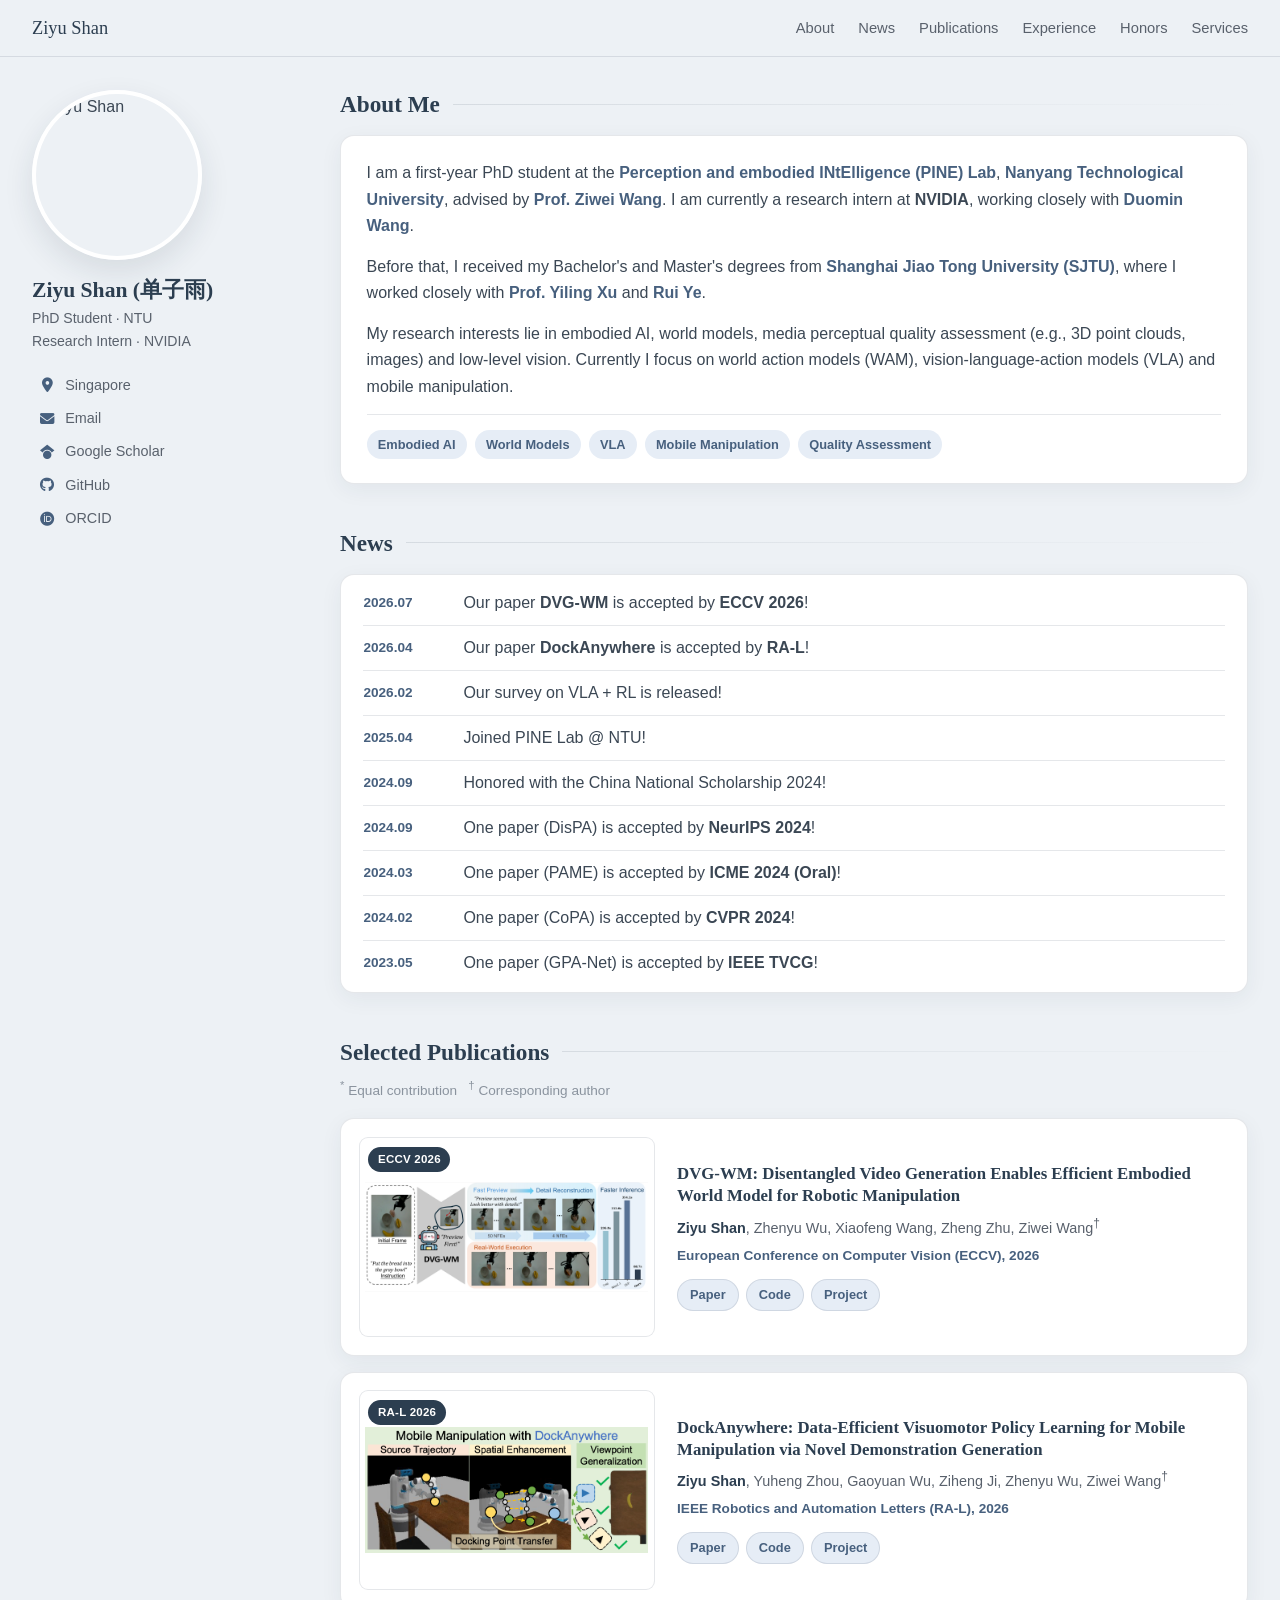
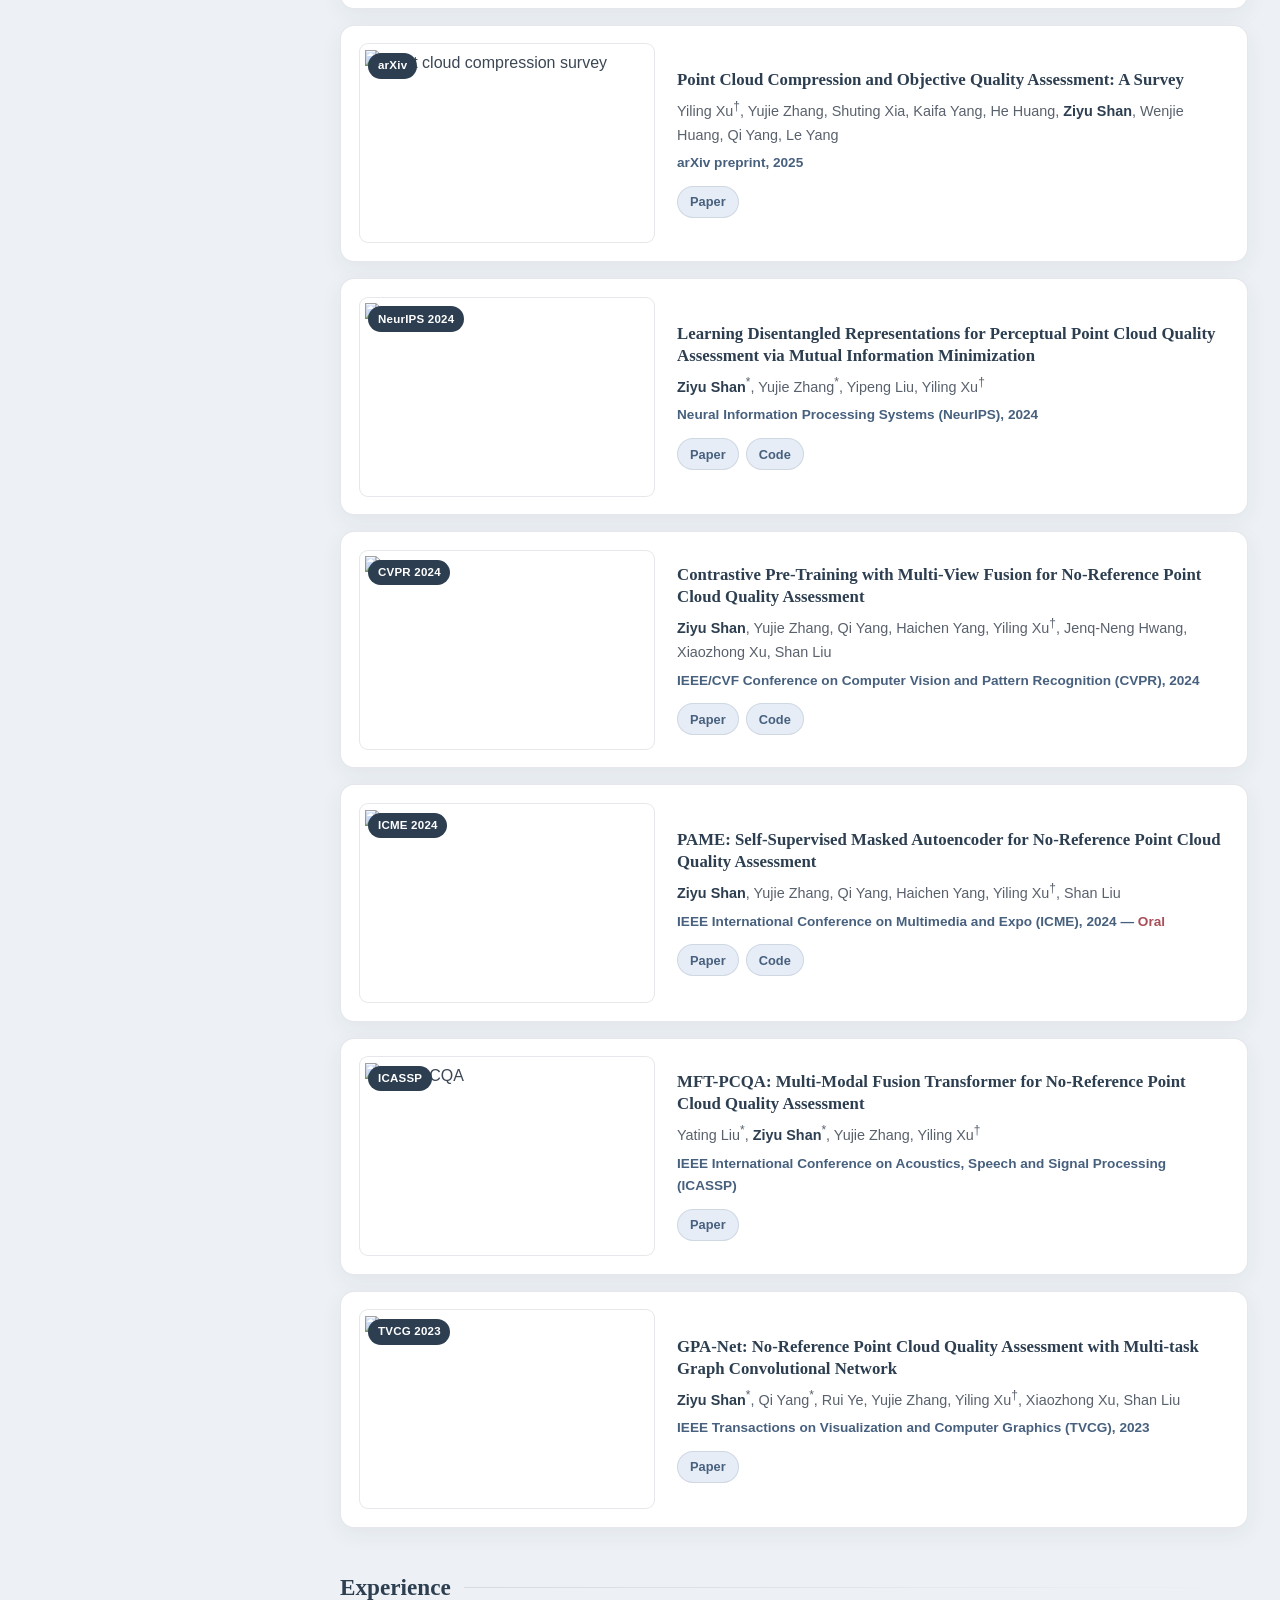
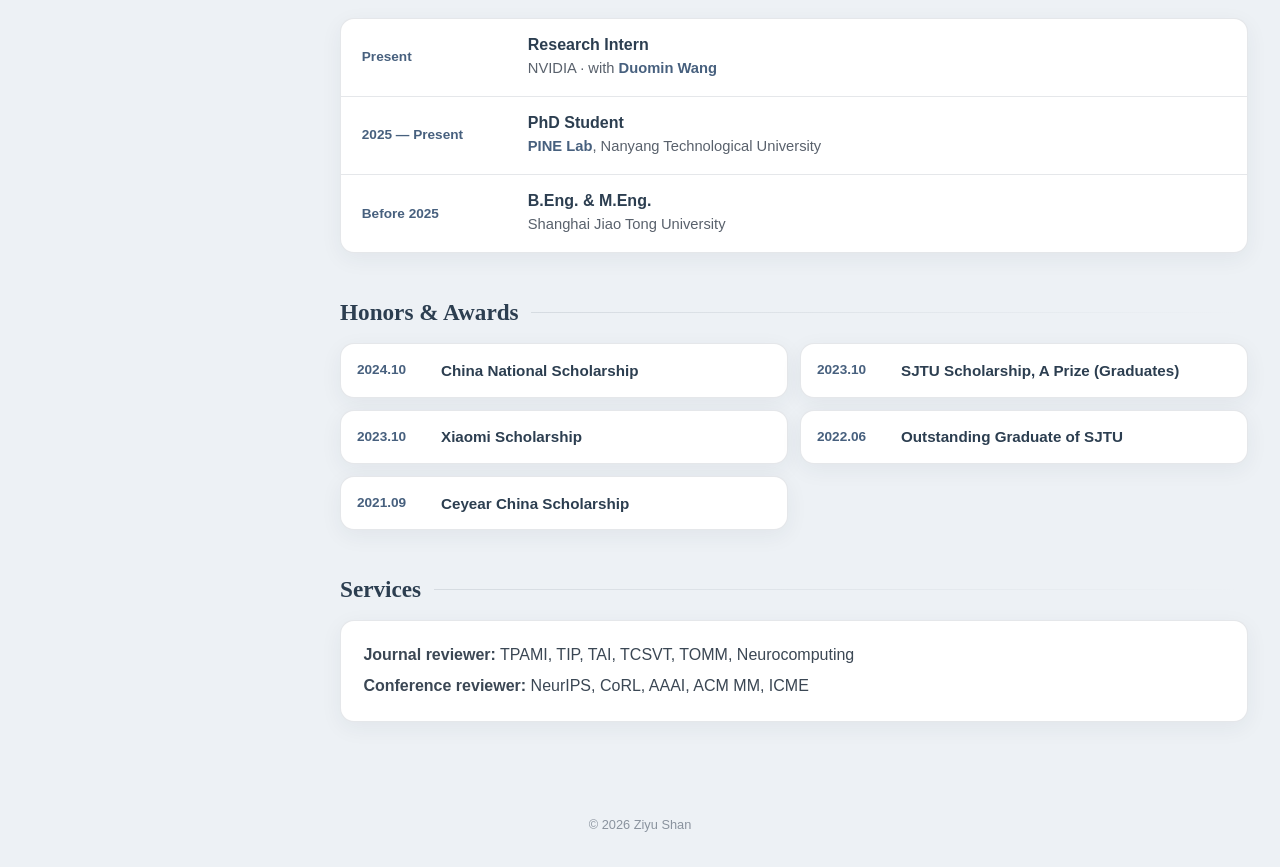
==== index.html @ 932f6329 "Redesign homepage as a single static page with WAtcher palette Replace the AcademicPages/Jekyll them" ====
<!doctype html>
<html lang="en">
<head>
  <meta charset="utf-8">
  <meta name="viewport" content="width=device-width, initial-scale=1">
  <title>Ziyu Shan (单子雨) | Nanyang Technological University</title>
  <meta name="description" content="Ziyu Shan — PhD student at Nanyang Technological University working on embodied AI and world models.">
  <link rel="icon" type="image/png" sizes="32x32" href="images/favicon-32x32.png">
  <link rel="icon" type="image/png" sizes="16x16" href="images/favicon-16x16.png">
  <link rel="apple-touch-icon" sizes="180x180" href="images/apple-touch-icon.png">
  <link rel="manifest" href="images/site.webmanifest">
  <link rel="stylesheet" href="https://cdnjs.cloudflare.com/ajax/libs/font-awesome/6.5.2/css/all.min.css">
  <link rel="stylesheet" href="assets/css/site.css">
</head>
<body>

<!-- ===================== TOP NAV ===================== -->
<nav class="nav">
  <div class="nav-inner">
    <a class="brand" href="#">Ziyu Shan</a>
    <a href="#about">About</a>
    <a href="#news">News</a>
    <a href="#publications">Publications</a>
    <a href="#experience">Experience</a>
    <a href="#honors">Honors</a>
    <a href="#services">Services</a>
  </div>
</nav>

<div class="layout">

  <!-- ===================== SIDEBAR ===================== -->
  <aside class="sidebar">
    <img class="avatar" src="images/android-chrome-512x512.png" alt="Ziyu Shan">
    <h1>Ziyu Shan (单子雨)</h1>
    <p class="role">PhD Student · NTU<br>Research Intern · NVIDIA</p>
    <ul class="links">
      <li><span><i class="fa-solid fa-location-dot"></i>Singapore</span></li>
      <li><a href="mailto:shan0148@e.ntu.edu.sg"><i class="fa-solid fa-envelope"></i>Email</a></li>
      <li><a href="https://scholar.google.com/citations?user=McMyJ_0AAAAJ"><i class="fa-brands fa-google-scholar"></i>Google Scholar</a></li>
      <li><a href="https://github.com/zyshan0929"><i class="fa-brands fa-github"></i>GitHub</a></li>
      <li><a href="https://orcid.org/0000-0002-3346-4261"><i class="fa-brands fa-orcid"></i>ORCID</a></li>
    </ul>
  </aside>

  <main>

    <!-- ===================== ABOUT ===================== -->
    <section id="about">
      <h2>About Me</h2>
      <div class="card intro">
        <p>I am a first-year PhD student at the <a href="https://pine-lab-ntu.github.io/">Perception and embodied INtElligence (PINE) Lab</a>, <a href="https://www.ntu.edu.sg/">Nanyang Technological University</a>, advised by <a href="https://ziweiwangthu.github.io/">Prof. Ziwei Wang</a>. I am currently a research intern at <b>NVIDIA</b>, working closely with <a href="https://dorniwang.github.io/">Duomin Wang</a>.</p>
        <p>Before that, I received my Bachelor's and Master's degrees from <a href="https://en.sjtu.edu.cn/">Shanghai Jiao Tong University (SJTU)</a>, where I worked closely with <a href="https://scholar.google.com/citations?user=638kRwkAAAAJ&hl=en">Prof. Yiling Xu</a> and <a href="https://rui-ye.github.io/">Rui Ye</a>.</p>
        <p>My research interests lie in embodied AI, world models, media perceptual quality assessment (e.g., 3D point clouds, images) and low-level vision. Currently I focus on world action models (WAM), vision-language-action models (VLA) and mobile manipulation.</p>
        <div class="tags">
          <span>Embodied AI</span><span>World Models</span><span>VLA</span><span>Mobile Manipulation</span><span>Quality Assessment</span>
        </div>
      </div>
    </section>

    <!-- ===================== NEWS (newest first) ===================== -->
    <section id="news">
      <h2>News</h2>
      <ul class="card news">
        <li><time>2026.07</time><span>Our paper <b>DVG-WM</b> is accepted by <b>ECCV 2026</b>!</span></li>
        <li><time>2026.04</time><span>Our paper <b>DockAnywhere</b> is accepted by <b>RA-L</b>!</span></li>
        <li><time>2026.02</time><span>Our survey on VLA + RL is released!</span></li>
        <li><time>2025.04</time><span>Joined PINE Lab @ NTU!</span></li>
        <li><time>2024.09</time><span>Honored with the China National Scholarship 2024!</span></li>
        <li><time>2024.09</time><span>One paper (DisPA) is accepted by <b>NeurIPS 2024</b>!</span></li>
        <li><time>2024.03</time><span>One paper (PAME) is accepted by <b>ICME 2024 (Oral)</b>!</span></li>
        <li><time>2024.02</time><span>One paper (CoPA) is accepted by <b>CVPR 2024</b>!</span></li>
        <li><time>2023.05</time><span>One paper (GPA-Net) is accepted by <b>IEEE TVCG</b>!</span></li>
      </ul>
    </section>

    <!-- ===================== PUBLICATIONS =====================
         To add a paper: copy one <article class="card pub"> ... </article> block and edit it. -->
    <section id="publications">
      <h2>Selected Publications</h2>
      <p class="note"><sup>*</sup> Equal contribution &nbsp; <sup>†</sup> Corresponding author</p>

      <article class="card pub">
        <div class="pub-img"><span class="badge">ECCV 2026</span><img src="images/dvgwm.png" alt="DVG-WM" loading="lazy"></div>
        <div>
          <h3>DVG-WM: Disentangled Video Generation Enables Efficient Embodied World Model for Robotic Manipulation</h3>
          <p class="authors"><b>Ziyu Shan</b>, Zhenyu Wu, Xiaofeng Wang, Zheng Zhu, Ziwei Wang<sup>†</sup></p>
          <p class="venue">European Conference on Computer Vision (ECCV), 2026</p>
          <div class="btns">
            <a href="https://arxiv.org/abs/2606.32028">Paper</a>
            <a href="https://github.com/zyshan0929/DVG-WM">Code</a>
            <a href="https://zyshan0929.github.io/DVGWM/">Project</a>
          </div>
        </div>
      </article>

      <article class="card pub">
        <div class="pub-img"><span class="badge">RA-L 2026</span><img src="images/dockanywhere.png" alt="DockAnywhere" loading="lazy"></div>
        <div>
          <h3>DockAnywhere: Data-Efficient Visuomotor Policy Learning for Mobile Manipulation via Novel Demonstration Generation</h3>
          <p class="authors"><b>Ziyu Shan</b>, Yuheng Zhou, Gaoyuan Wu, Ziheng Ji, Zhenyu Wu, Ziwei Wang<sup>†</sup></p>
          <p class="venue">IEEE Robotics and Automation Letters (RA-L), 2026</p>
          <div class="btns">
            <a href="https://arxiv.org/abs/2604.15023">Paper</a>
            <a href="https://github.com/zyshan0929/DockAnywhere">Code</a>
            <a href="https://zyshan0929.github.io/dockanywhere/">Project</a>
          </div>
        </div>
      </article>

      <article class="card pub">
        <div class="pub-img"><span class="badge">arXiv</span><img src="images/survey.png" alt="Point cloud compression survey" loading="lazy"></div>
        <div>
          <h3>Point Cloud Compression and Objective Quality Assessment: A Survey</h3>
          <p class="authors">Yiling Xu<sup>†</sup>, Yujie Zhang, Shuting Xia, Kaifa Yang, He Huang, <b>Ziyu Shan</b>, Wenjie Huang, Qi Yang, Le Yang</p>
          <p class="venue">arXiv preprint, 2025</p>
          <div class="btns">
            <a href="https://arxiv.org/abs/2506.22902">Paper</a>
          </div>
        </div>
      </article>

      <article class="card pub">
        <div class="pub-img"><span class="badge">NeurIPS 2024</span><img src="images/dispa.png" alt="DisPA" loading="lazy"></div>
        <div>
          <h3>Learning Disentangled Representations for Perceptual Point Cloud Quality Assessment via Mutual Information Minimization</h3>
          <p class="authors"><b>Ziyu Shan</b><sup>*</sup>, Yujie Zhang<sup>*</sup>, Yipeng Liu, Yiling Xu<sup>†</sup></p>
          <p class="venue">Neural Information Processing Systems (NeurIPS), 2024</p>
          <div class="btns">
            <a href="https://arxiv.org/abs/2411.07936">Paper</a>
            <a href="https://github.com/zyshan0929/PAME">Code</a>
          </div>
        </div>
      </article>

      <article class="card pub">
        <div class="pub-img"><span class="badge">CVPR 2024</span><img src="images/CoPA.png" alt="CoPA" loading="lazy"></div>
        <div>
          <h3>Contrastive Pre-Training with Multi-View Fusion for No-Reference Point Cloud Quality Assessment</h3>
          <p class="authors"><b>Ziyu Shan</b>, Yujie Zhang, Qi Yang, Haichen Yang, Yiling Xu<sup>†</sup>, Jenq-Neng Hwang, Xiaozhong Xu, Shan Liu</p>
          <p class="venue">IEEE/CVF Conference on Computer Vision and Pattern Recognition (CVPR), 2024</p>
          <div class="btns">
            <a href="https://arxiv.org/abs/2403.10066">Paper</a>
            <a href="https://github.com/zyshan0929/GPA-Net">Code</a>
          </div>
        </div>
      </article>

      <article class="card pub">
        <div class="pub-img"><span class="badge">ICME 2024</span><img src="images/PAME.png" alt="PAME" loading="lazy"></div>
        <div>
          <h3>PAME: Self-Supervised Masked Autoencoder for No-Reference Point Cloud Quality Assessment</h3>
          <p class="authors"><b>Ziyu Shan</b>, Yujie Zhang, Qi Yang, Haichen Yang, Yiling Xu<sup>†</sup>, Shan Liu</p>
          <p class="venue">IEEE International Conference on Multimedia and Expo (ICME), 2024 — <span class="oral">Oral</span></p>
          <div class="btns">
            <a href="https://arxiv.org/abs/2403.10061">Paper</a>
            <a href="https://github.com/zyshan0929/PAME">Code</a>
          </div>
        </div>
      </article>

      <article class="card pub">
        <div class="pub-img"><span class="badge">ICASSP</span><img src="images/MFT-PCQA.png" alt="MFT-PCQA" loading="lazy"></div>
        <div>
          <h3>MFT-PCQA: Multi-Modal Fusion Transformer for No-Reference Point Cloud Quality Assessment</h3>
          <p class="authors">Yating Liu<sup>*</sup>, <b>Ziyu Shan</b><sup>*</sup>, Yujie Zhang, Yiling Xu<sup>†</sup></p>
          <p class="venue">IEEE International Conference on Acoustics, Speech and Signal Processing (ICASSP)</p>
          <div class="btns">
            <a href="https://arxiv.org/abs/2210.16478">Paper</a>
          </div>
        </div>
      </article>

      <article class="card pub">
        <div class="pub-img"><span class="badge">TVCG 2023</span><img src="images/GPA-Net.png" alt="GPA-Net" loading="lazy"></div>
        <div>
          <h3>GPA-Net: No-Reference Point Cloud Quality Assessment with Multi-task Graph Convolutional Network</h3>
          <p class="authors"><b>Ziyu Shan</b><sup>*</sup>, Qi Yang<sup>*</sup>, Rui Ye, Yujie Zhang, Yiling Xu<sup>†</sup>, Xiaozhong Xu, Shan Liu</p>
          <p class="venue">IEEE Transactions on Visualization and Computer Graphics (TVCG), 2023</p>
          <div class="btns">
            <a href="https://arxiv.org/abs/2210.16478">Paper</a>
          </div>
        </div>
      </article>
    </section>

    <!-- ===================== EXPERIENCE ===================== -->
    <section id="experience">
      <h2>Experience</h2>
      <div class="card timeline">
        <div class="item"><time>Present</time><div><h3>Research Intern</h3><p>NVIDIA · with <a href="https://dorniwang.github.io/">Duomin Wang</a></p></div></div>
        <div class="item"><time>2025 — Present</time><div><h3>PhD Student</h3><p><a href="https://pine-lab-ntu.github.io/">PINE Lab</a>, Nanyang Technological University</p></div></div>
        <div class="item"><time>Before 2025</time><div><h3>B.Eng. &amp; M.Eng.</h3><p>Shanghai Jiao Tong University</p></div></div>
      </div>
    </section>

    <!-- ===================== HONORS ===================== -->
    <section id="honors">
      <h2>Honors &amp; Awards</h2>
      <div class="awards">
        <div class="card award"><time>2024.10</time><strong>China National Scholarship</strong></div>
        <div class="card award"><time>2023.10</time><strong>SJTU Scholarship, A Prize (Graduates)</strong></div>
        <div class="card award"><time>2023.10</time><strong>Xiaomi Scholarship</strong></div>
        <div class="card award"><time>2022.06</time><strong>Outstanding Graduate of SJTU</strong></div>
        <div class="card award"><time>2021.09</time><strong>Ceyear China Scholarship</strong></div>
      </div>
    </section>

    <!-- ===================== SERVICES ===================== -->
    <section id="services">
      <h2>Services</h2>
      <div class="card plain">
        <p><b>Journal reviewer:</b> TPAMI, TIP, TAI, TCSVT, TOMM, Neurocomputing</p>
        <p><b>Conference reviewer:</b> NeurIPS, CoRL, AAAI, ACM MM, ICME</p>
      </div>
    </section>

  </main>
</div>

<footer>© 2026 Ziyu Shan</footer>

</body>
</html>
---- assets/css/site.css ----
/* Ziyu Shan — homepage styles.
   Palette + fonts follow the WAtcher project page (navy / steel blue / gray).
   To retheme, edit only the variables in :root (light) and the dark block below. */

:root {
  --bg: #edf1f5;
  --surface: #ffffff;
  --ink: #2C3E50;          /* navy: headings, titles */
  --text: #3b4754;         /* body text */
  --muted: #59616C;        /* authors, captions */
  --faint: #8a939e;
  --accent: #47607E;       /* steel blue: links, dates, badges */
  --accent-soft: #E6EDF6;
  --line: rgba(44, 62, 80, 0.12);
  --shadow: 0 6px 22px rgba(30, 44, 60, 0.06);
  --shadow-hover: 0 12px 30px rgba(30, 44, 60, 0.11);
  --oral: #A84F58;
  --page-width: 1360px;    /* overall page width — change this to widen/narrow */

  --serif: "Iowan Old Style", "Palatino Linotype", "Book Antiqua", Palatino, Georgia, serif;
  --sans: "Avenir Next", "Helvetica Neue", "Segoe UI", Roboto, Helvetica, Arial, sans-serif;
  color-scheme: light;
}

@media (prefers-color-scheme: dark) {
  :root {
    --bg: #0f151c;
    --surface: #18212c;
    --ink: #E6EDF6;
    --text: #cdd6e0;
    --muted: #A9B6C5;
    --faint: #8494A6;
    --accent: #9CC3EA;
    --accent-soft: rgba(136, 192, 208, 0.14);
    --line: rgba(204, 219, 237, 0.12);
    --shadow: 0 6px 22px rgba(0, 0, 0, 0.25);
    --shadow-hover: 0 12px 30px rgba(0, 0, 0, 0.4);
    --oral: #e0959c;
    color-scheme: dark;
  }
}

/* ---------- base ---------- */
* { box-sizing: border-box; }
html { scroll-behavior: smooth; scroll-padding-top: 80px; }
body {
  margin: 0;
  font: 500 16px/1.65 var(--sans);   /* 400 = thinner, 600 = bolder */
  color: var(--text);
  background: var(--bg);
  -webkit-font-smoothing: antialiased;
}
a { color: var(--accent); text-decoration: none; font-weight: 600; }
b, strong { font-weight: 700; }
a:hover { text-decoration: underline; }
img { max-width: 100%; display: block; }
h1, h2, h3 { font-family: var(--serif); color: var(--ink); line-height: 1.3; }

/* ---------- top nav ---------- */
.nav {
  position: sticky; top: 0; z-index: 10;
  background: color-mix(in srgb, var(--bg) 88%, transparent);
  backdrop-filter: blur(12px);
  border-bottom: 1px solid var(--line);
}
.nav-inner {
  max-width: var(--page-width); margin: 0 auto; padding: 0.8rem 2rem;
  display: flex; align-items: center; gap: 1.5rem; flex-wrap: wrap;
}
.nav .brand { font-family: var(--serif); font-size: 1.15rem; color: var(--ink); margin-right: auto; }
.nav a { color: var(--muted); font-weight: 500; font-size: 0.92rem; }
.nav a:hover { color: var(--ink); text-decoration: none; }

/* ---------- layout ---------- */
.layout {
  max-width: var(--page-width); margin: 0 auto; padding: 2rem 2rem 3rem;
  display: grid; grid-template-columns: 260px minmax(0, 1fr); gap: 3rem;
  align-items: start;
}

/* ---------- sidebar ---------- */
.sidebar { position: sticky; top: 90px; text-align: left; }
.avatar {
  width: 170px; height: 170px; border-radius: 50%; object-fit: cover;
  border: 4px solid var(--surface); box-shadow: var(--shadow-hover);
}
.sidebar h1 { font-size: 1.35rem; margin: 1rem 0 0.2rem; }
.sidebar .role { color: var(--muted); font-size: 0.88rem; margin: 0 0 1rem; }
.links { list-style: none; padding: 0; margin: 0; font-size: 0.9rem; }
.links li { margin: 0.1rem 0; }
.links a, .links span {
  display: flex; align-items: center; gap: 0.6rem;
  padding: 0.25rem 0.4rem; border-radius: 6px; color: var(--muted); font-weight: 500;
}
.links a:hover { background: var(--accent-soft); color: var(--ink); text-decoration: none; }
.links i { width: 1.2em; text-align: center; color: var(--accent); }

/* ---------- sections ---------- */
main section { margin-bottom: 2.75rem; }
main h2 {
  display: flex; align-items: center; gap: 0.8rem;
  font-size: 1.45rem; margin: 0 0 1rem;
}
main h2::after { content: ""; flex: 1; height: 1px; background: linear-gradient(90deg, var(--line), transparent); }

.card {
  background: var(--surface); border: 1px solid var(--line);
  border-radius: 14px; box-shadow: var(--shadow);
}

/* about */
.intro { padding: 1.5rem 1.6rem; }
.intro p { margin: 0 0 0.9rem; }
.tags { display: flex; flex-wrap: wrap; gap: 0.5rem; padding-top: 0.9rem; border-top: 1px solid var(--line); }
.tags span {
  padding: 0.25rem 0.7rem; border-radius: 999px; font-size: 0.8rem; font-weight: 600;
  color: var(--accent); background: var(--accent-soft);
}

/* news */
.news { list-style: none; margin: 0; padding: 0.4rem 1.4rem; }
.news li { display: grid; grid-template-columns: 5.5rem 1fr; gap: 0.75rem; padding: 0.55rem 0; }
.news li + li { border-top: 1px solid var(--line); }
.news time { color: var(--accent); font-weight: 700; font-size: 0.85rem; padding-top: 0.12rem; }

/* publications */
.note { color: var(--faint); font-size: 0.85rem; margin: -0.4rem 0 1rem; }
.pub {
  display: grid; grid-template-columns: minmax(200px, 34%) minmax(0, 1fr); gap: 1.4rem;
  padding: 1.1rem; margin-bottom: 1rem; align-items: center;
  transition: transform 0.2s ease, box-shadow 0.2s ease;
}
.pub:hover { transform: translateY(-2px); box-shadow: var(--shadow-hover); }
.pub-img {
  position: relative; height: 200px; border-radius: 9px; overflow: hidden;
  background: #fff; border: 1px solid var(--line);
}
.pub-img img { width: 100%; height: 100%; object-fit: contain; padding: 0.35rem; }
.badge {
  position: absolute; top: 0.55rem; left: 0.55rem;
  padding: 0.2rem 0.6rem; border-radius: 999px;
  background: #2C3E50; color: #fff; font-size: 0.72rem; font-weight: 700; letter-spacing: 0.02em;
}
.pub h3 { font-size: 1.05rem; margin: 0 0 0.4rem; }
.pub .authors { color: var(--muted); font-size: 0.9rem; margin: 0 0 0.3rem; }
.pub .authors b { color: var(--ink); }
.pub .venue { color: var(--accent); font-size: 0.85rem; font-weight: 700; margin: 0 0 0.7rem; }
.pub .oral { color: var(--oral); }
.btns { display: flex; flex-wrap: wrap; gap: 0.45rem; }
.btns a {
  padding: 0.28rem 0.75rem; border-radius: 999px; font-size: 0.8rem;
  color: var(--accent); background: var(--accent-soft); border: 1px solid var(--line);
}
.btns a:hover { background: var(--accent); color: var(--surface); text-decoration: none; }

/* experience */
.timeline { overflow: hidden; }
.timeline .item { display: grid; grid-template-columns: 150px 1fr; gap: 1rem; padding: 1rem 1.3rem; align-items: center; }
.timeline .item + .item { border-top: 1px solid var(--line); }
.timeline time { color: var(--accent); font-weight: 700; font-size: 0.85rem; }
.timeline h3 { font-family: var(--sans); font-size: 1rem; margin: 0; }
.timeline p { margin: 0; color: var(--muted); font-size: 0.92rem; }

/* awards */
.awards { display: grid; grid-template-columns: repeat(2, minmax(0, 1fr)); gap: 0.75rem; }
.award { display: grid; grid-template-columns: 4.5rem 1fr; gap: 0.75rem; padding: 0.85rem 1rem; align-items: center; }
.award time { color: var(--accent); font-weight: 700; font-size: 0.85rem; }
.award strong { color: var(--ink); font-size: 0.95rem; font-weight: 600; }

/* services */
.plain { padding: 1rem 1.4rem; }
.plain p { margin: 0.3rem 0; }

footer { text-align: center; color: var(--faint); font-size: 0.8rem; padding: 0 1rem 2rem; }

/* ---------- mobile ---------- */
@media (max-width: 860px) {
  .layout { grid-template-columns: minmax(0, 1fr); gap: 1.5rem; padding: 1.25rem 1rem 2.5rem; }
  .nav-inner { flex-wrap: nowrap; overflow-x: auto; gap: 1.1rem; padding: 0.7rem 1rem; }
  .nav .brand { display: none; }
  .nav a { white-space: nowrap; }
  .intro { padding: 1.2rem; }
  .news { padding: 0.4rem 1rem; }
  .news li { grid-template-columns: 1fr; gap: 0; }
  .sidebar { position: static; text-align: center; }
  .avatar { margin: 0 auto; width: 140px; height: 140px; }
  .links { display: flex; flex-wrap: wrap; justify-content: center; gap: 0.25rem 0.5rem; }
  .pub { grid-template-columns: 1fr; }
  .awards { grid-template-columns: 1fr; }
  .timeline .item { grid-template-columns: 1fr; gap: 0.2rem; }
}
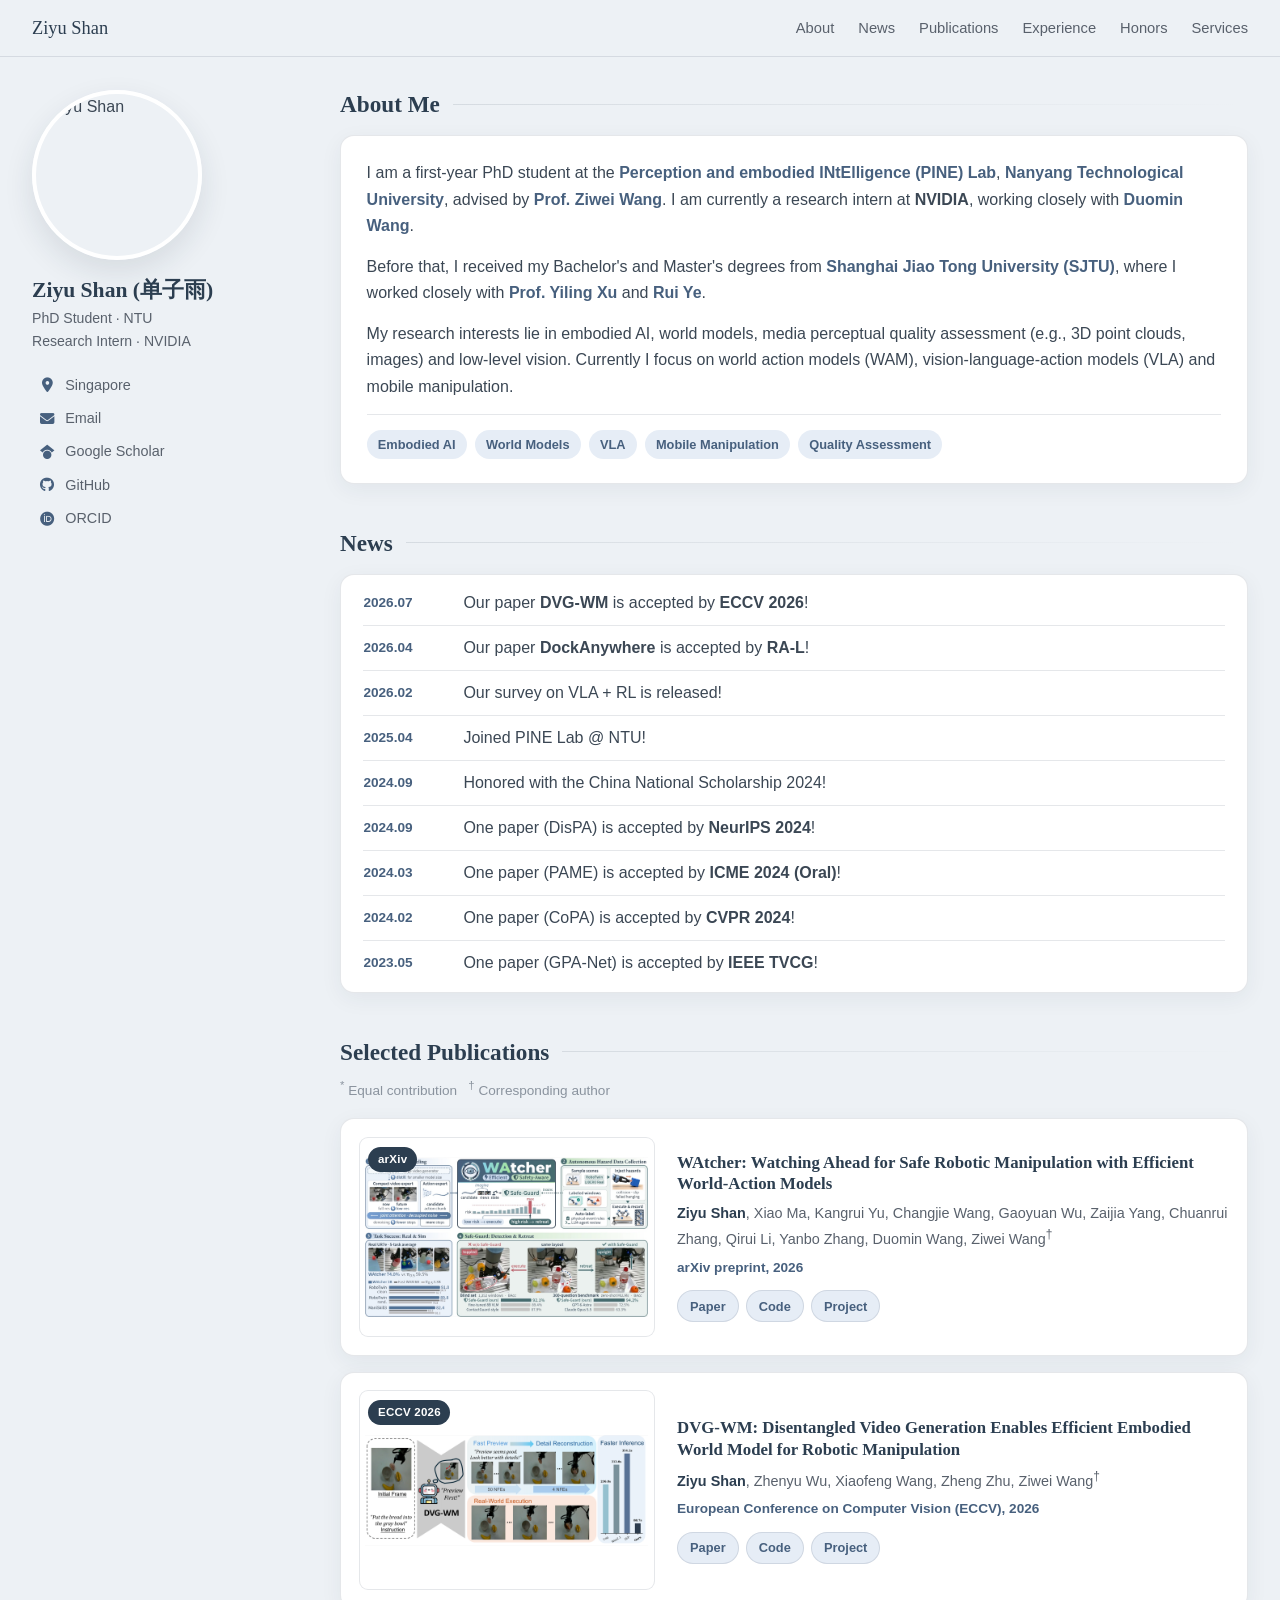
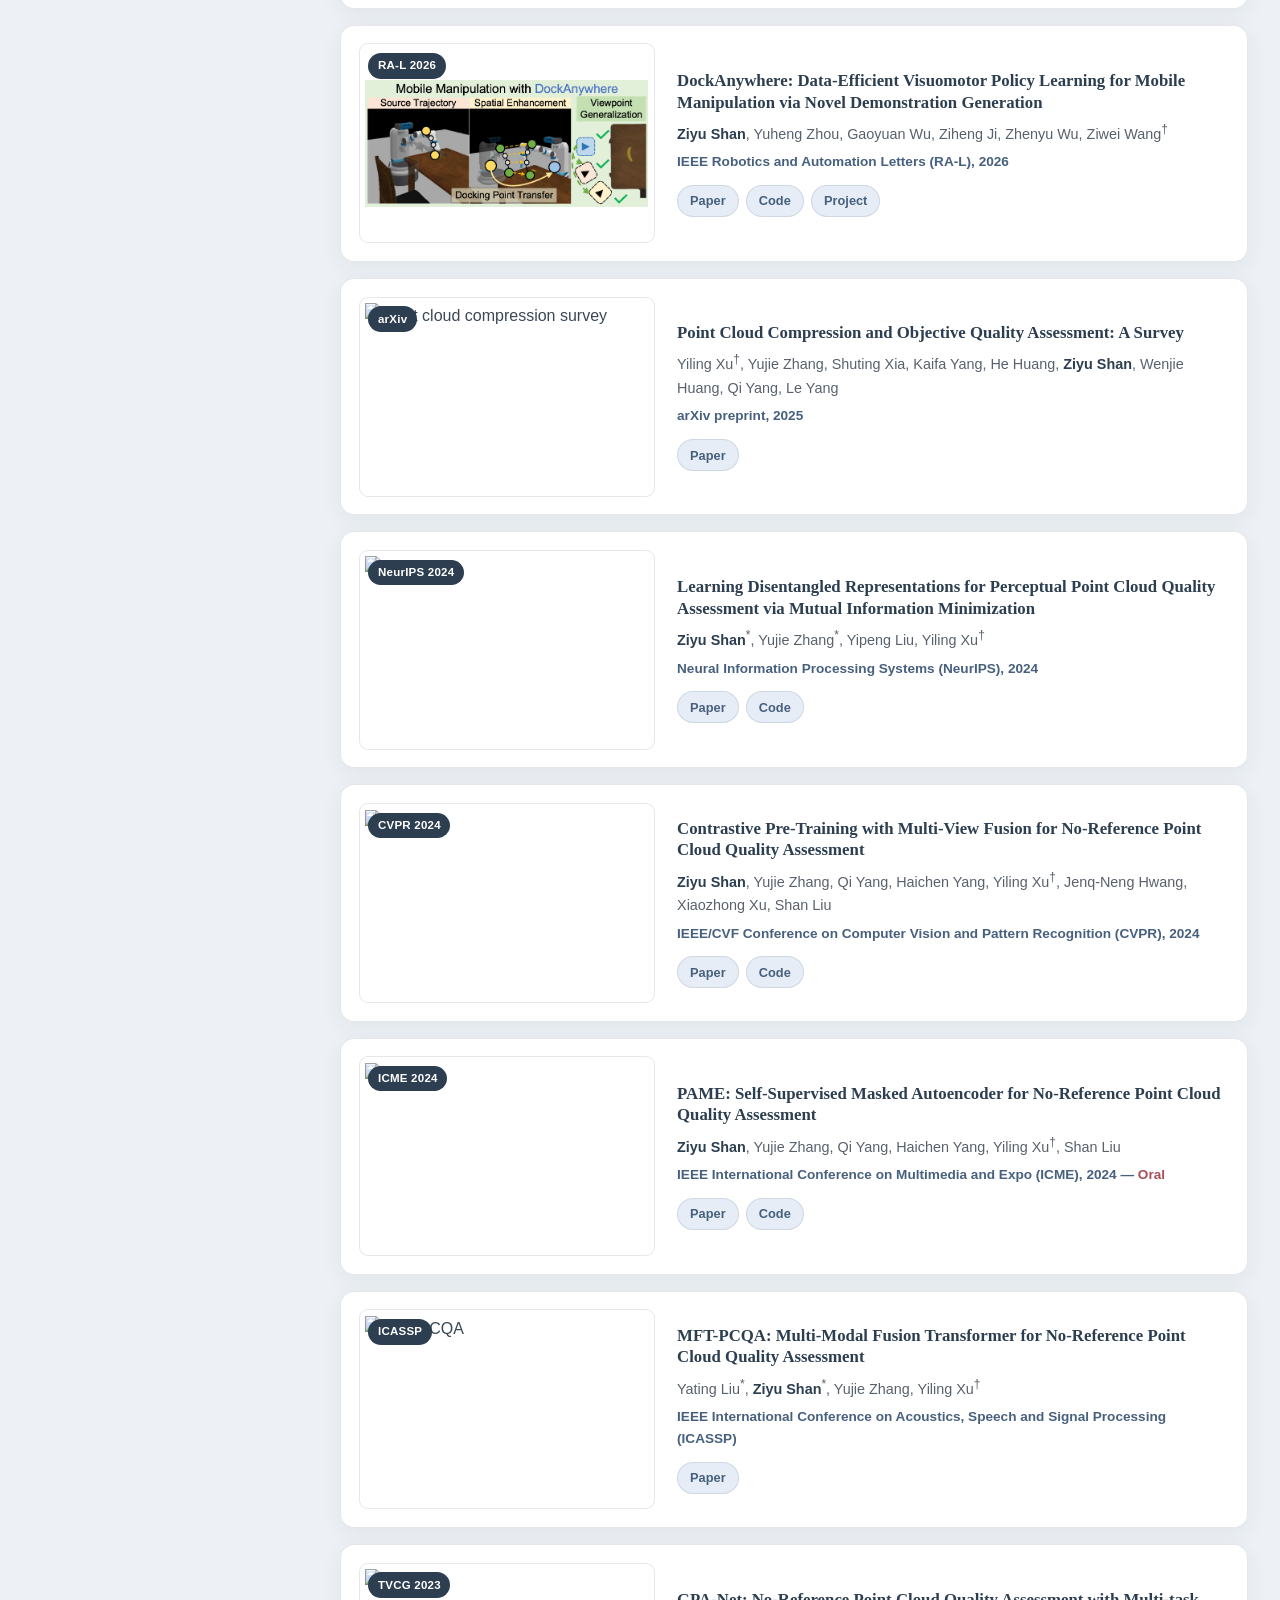
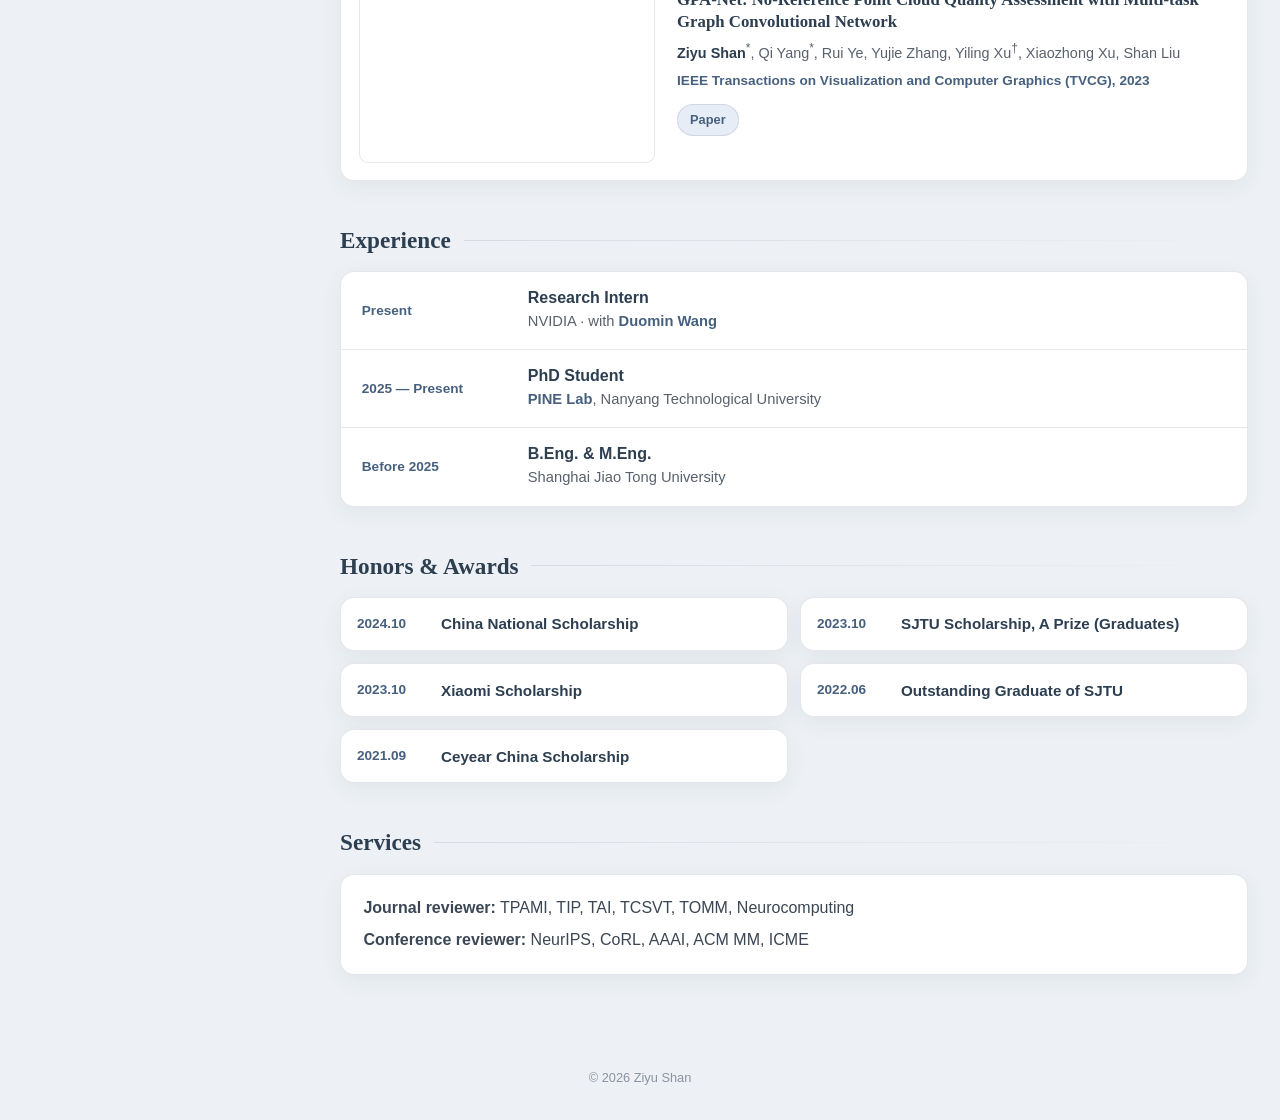
==== commit 9faad975: "Homepage: add WAtcher (arXiv 2026) to Selected Publications Co-Authored-By: Claude Opus 5.5 <noreply" ====
--- a/index.html
+++ b/index.html
@@ -81,6 +81,20 @@
       <p class="note"><sup>*</sup> Equal contribution &nbsp; <sup>†</sup> Corresponding author</p>
 
       <article class="card pub">
+        <div class="pub-img"><span class="badge">arXiv</span><img src="images/watcher.jpg" alt="WAtcher" loading="lazy"></div>
+        <div>
+          <h3>WAtcher: Watching Ahead for Safe Robotic Manipulation with Efficient World-Action Models</h3>
+          <p class="authors"><b>Ziyu Shan</b>, Xiao Ma, Kangrui Yu, Changjie Wang, Gaoyuan Wu, Zaijia Yang, Chuanrui Zhang, Qirui Li, Yanbo Zhang, Duomin Wang, Ziwei Wang<sup>†</sup></p>
+          <p class="venue">arXiv preprint, 2026</p>
+          <div class="btns">
+            <a href="https://arxiv.org/abs/2611.34124">Paper</a>
+            <a href="https://github.com/maxiaovivi/WAtcher">Code</a>
+            <a href="https://zyshan0929.github.io/WAtcher/">Project</a>
+          </div>
+        </div>
+      </article>
+
+      <article class="card pub">
         <div class="pub-img"><span class="badge">ECCV 2026</span><img src="images/dvgwm.png" alt="DVG-WM" loading="lazy"></div>
         <div>
           <h3>DVG-WM: Disentangled Video Generation Enables Efficient Embodied World Model for Robotic Manipulation</h3>
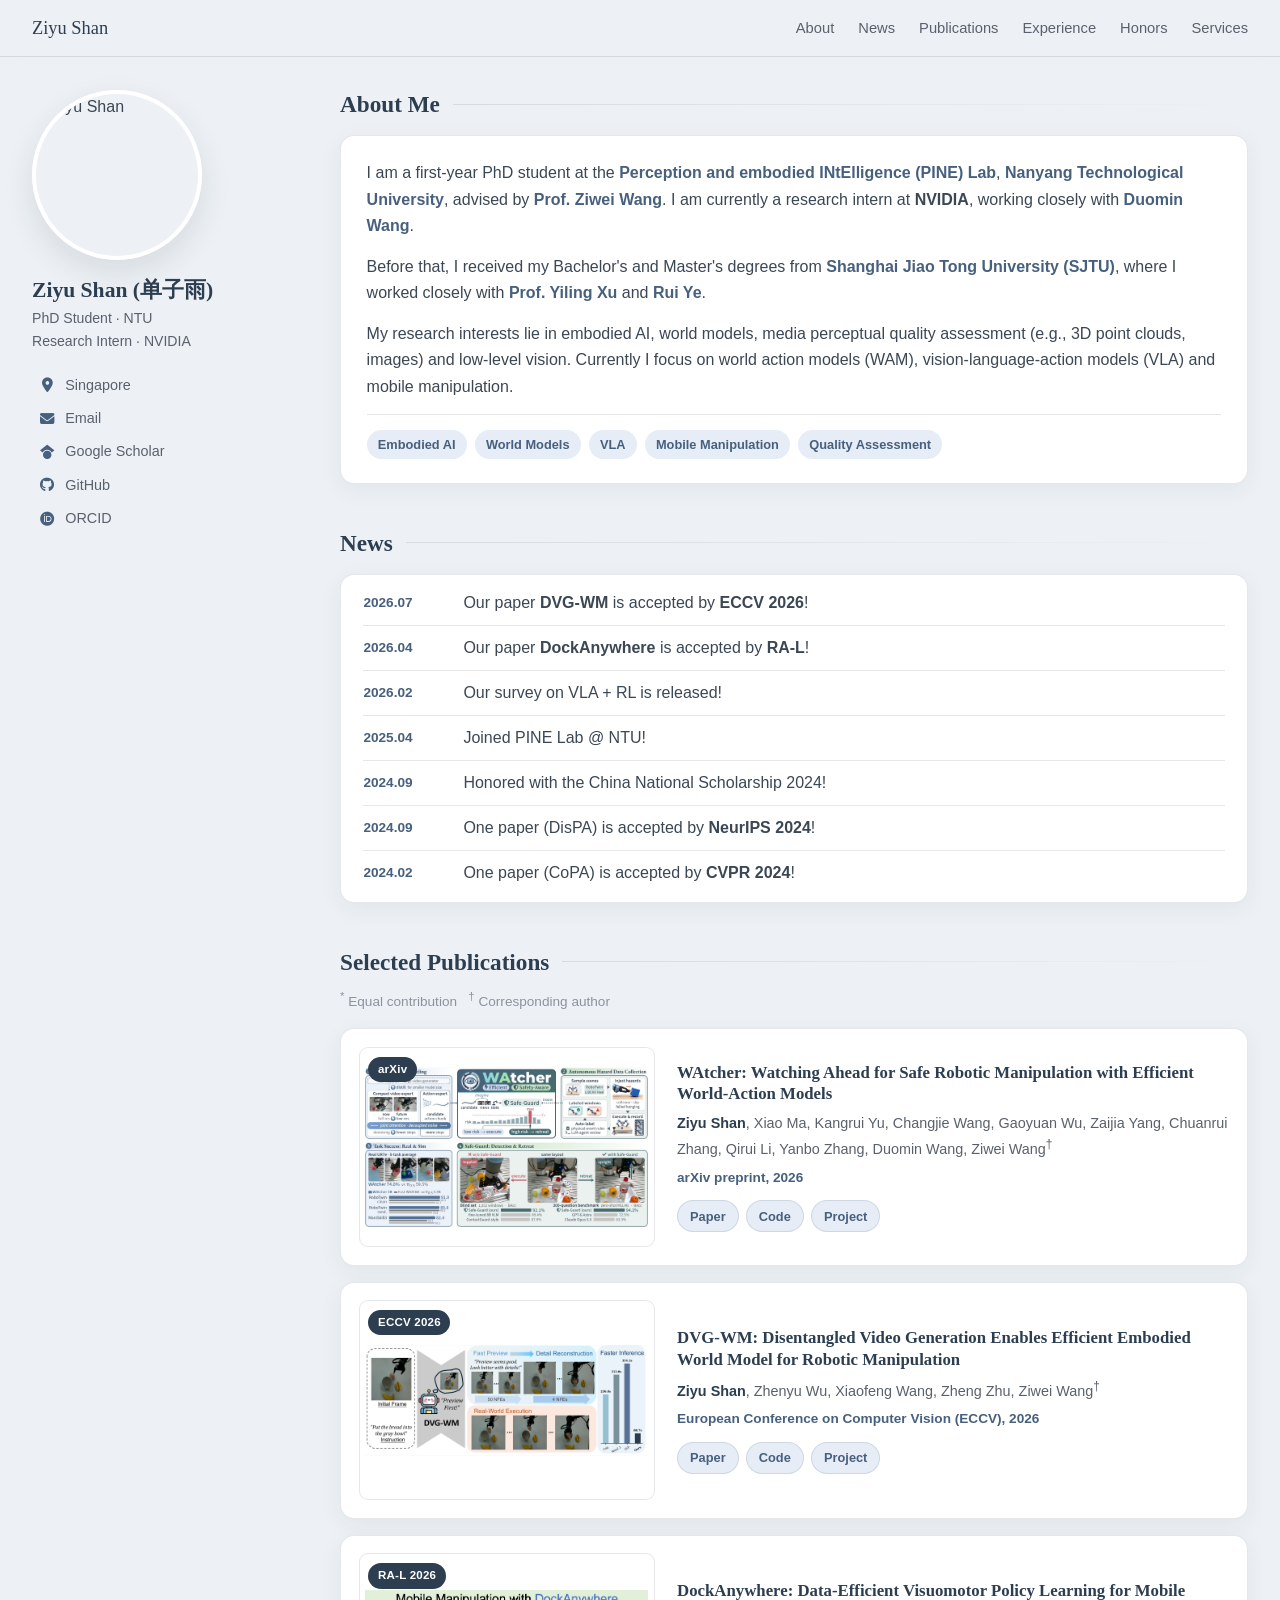
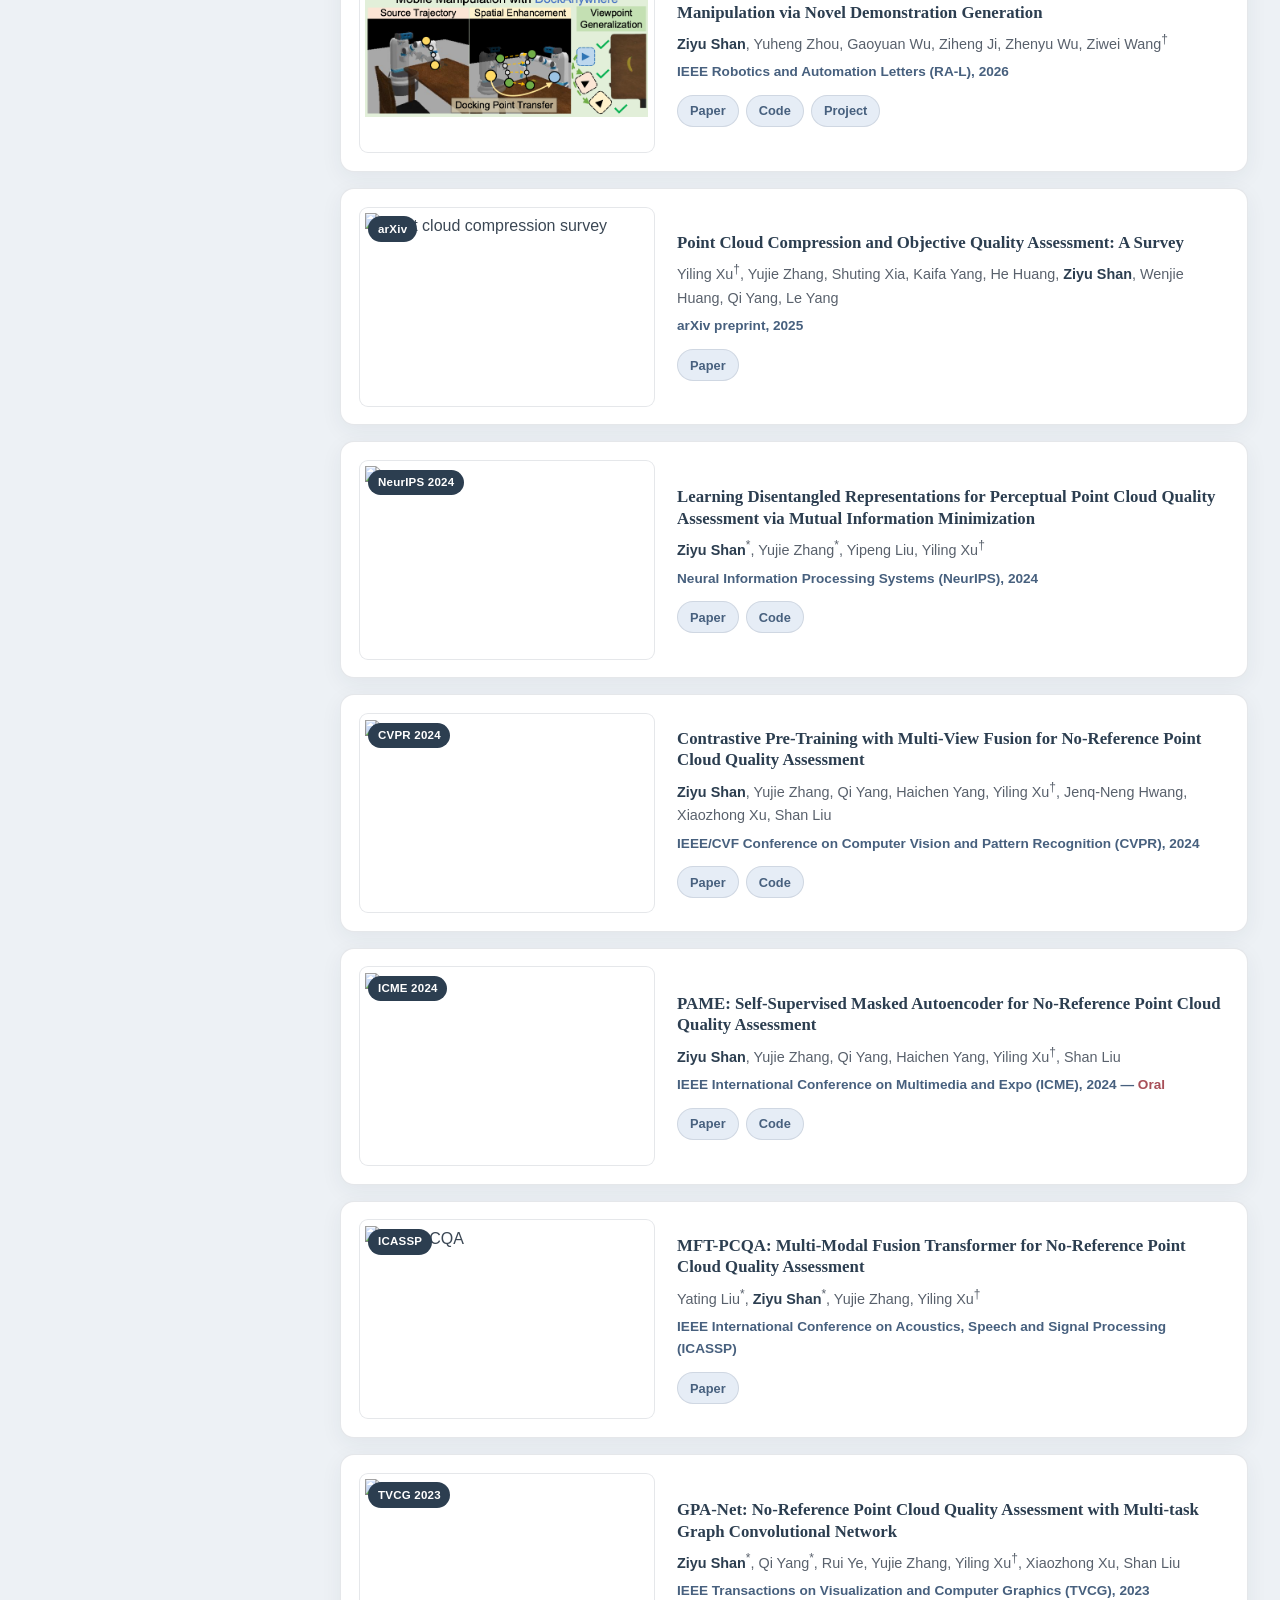
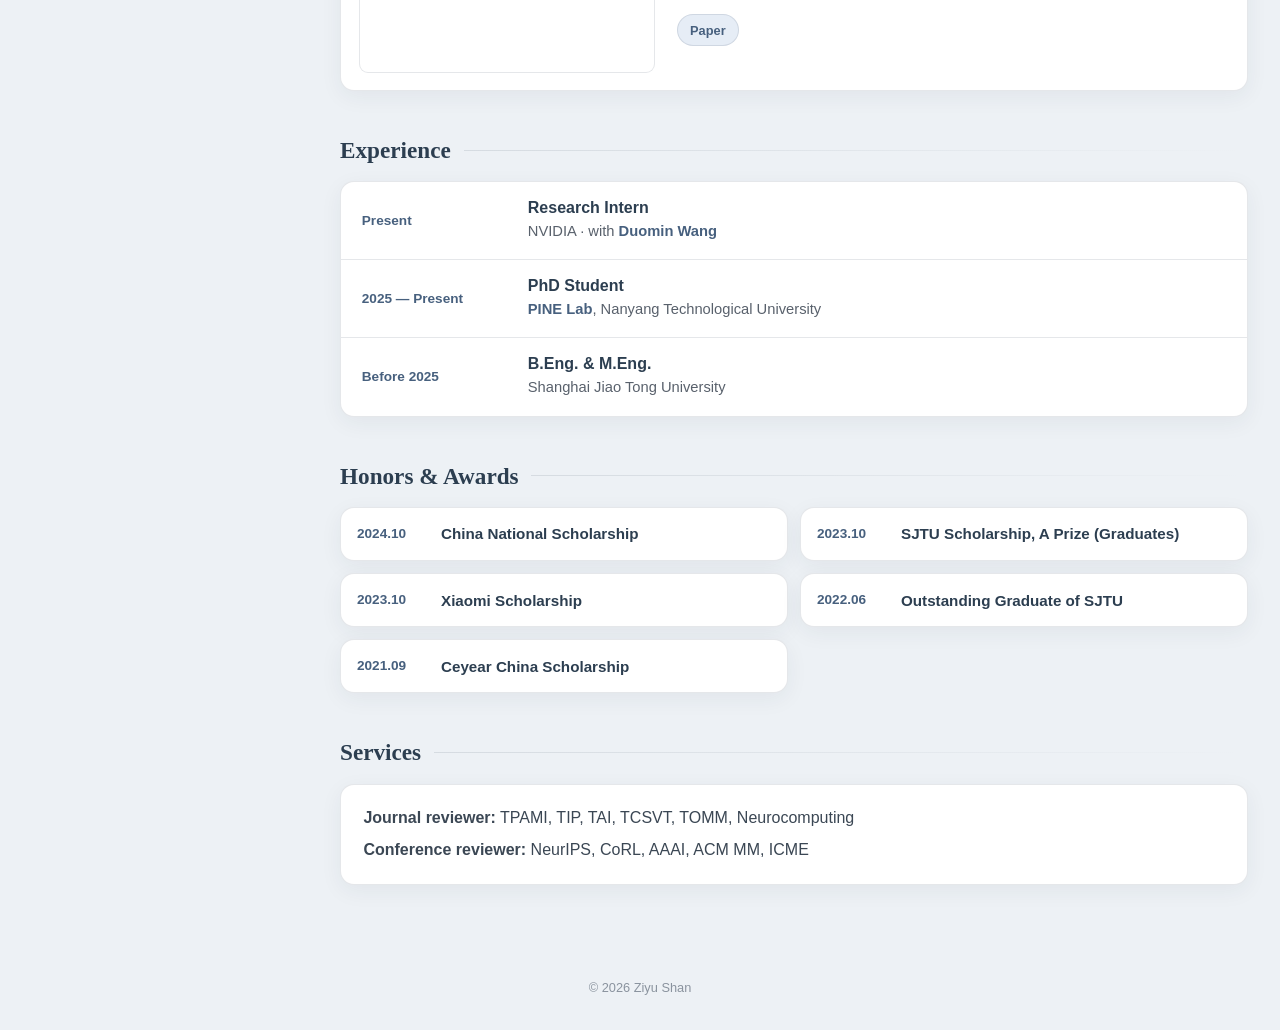
==== commit e54fa259: "Homepage: drop ICME 2024 and IEEE TVCG news items Co-Authored-By: Claude Opus 5.5 <noreply@anthropic" ====
--- a/index.html
+++ b/index.html
@@ -68,9 +68,7 @@
         <li><time>2025.04</time><span>Joined PINE Lab @ NTU!</span></li>
         <li><time>2024.09</time><span>Honored with the China National Scholarship 2024!</span></li>
         <li><time>2024.09</time><span>One paper (DisPA) is accepted by <b>NeurIPS 2024</b>!</span></li>
-        <li><time>2024.03</time><span>One paper (PAME) is accepted by <b>ICME 2024 (Oral)</b>!</span></li>
         <li><time>2024.02</time><span>One paper (CoPA) is accepted by <b>CVPR 2024</b>!</span></li>
-        <li><time>2023.05</time><span>One paper (GPA-Net) is accepted by <b>IEEE TVCG</b>!</span></li>
       </ul>
     </section>
 
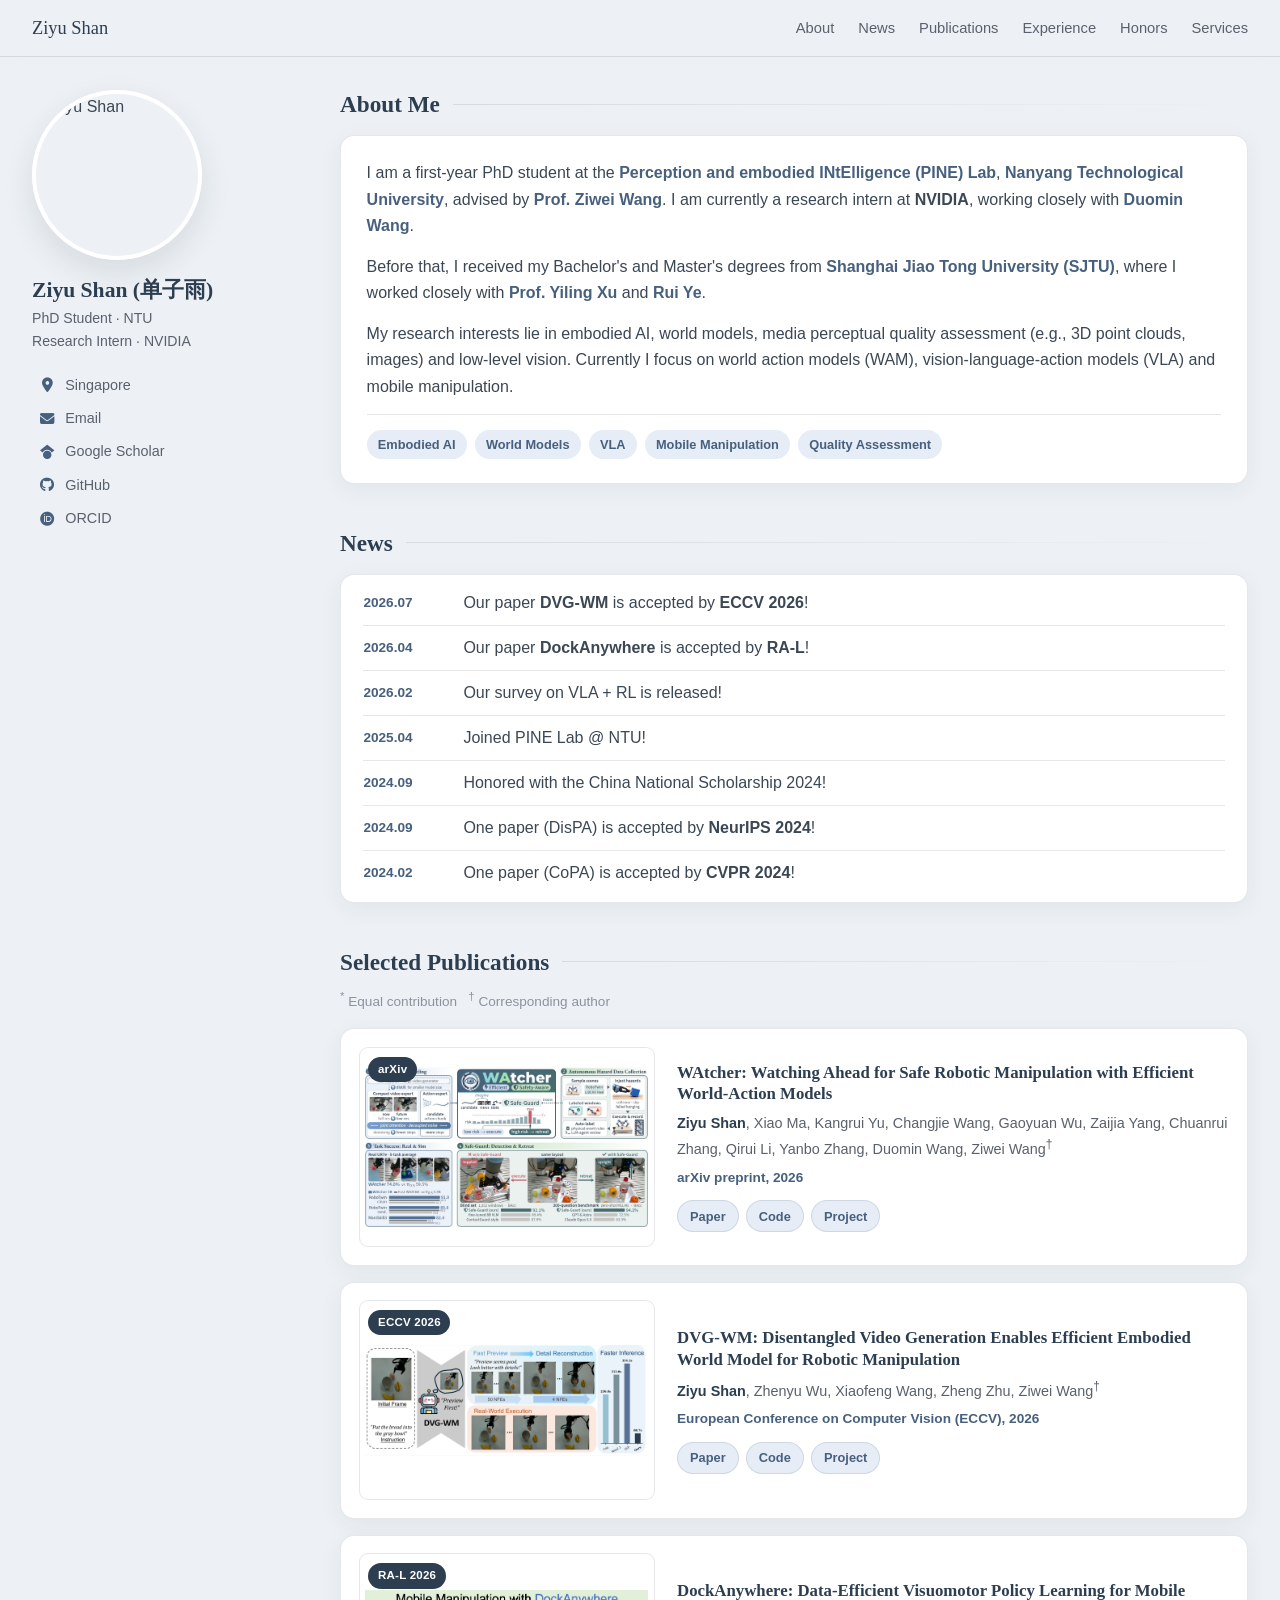
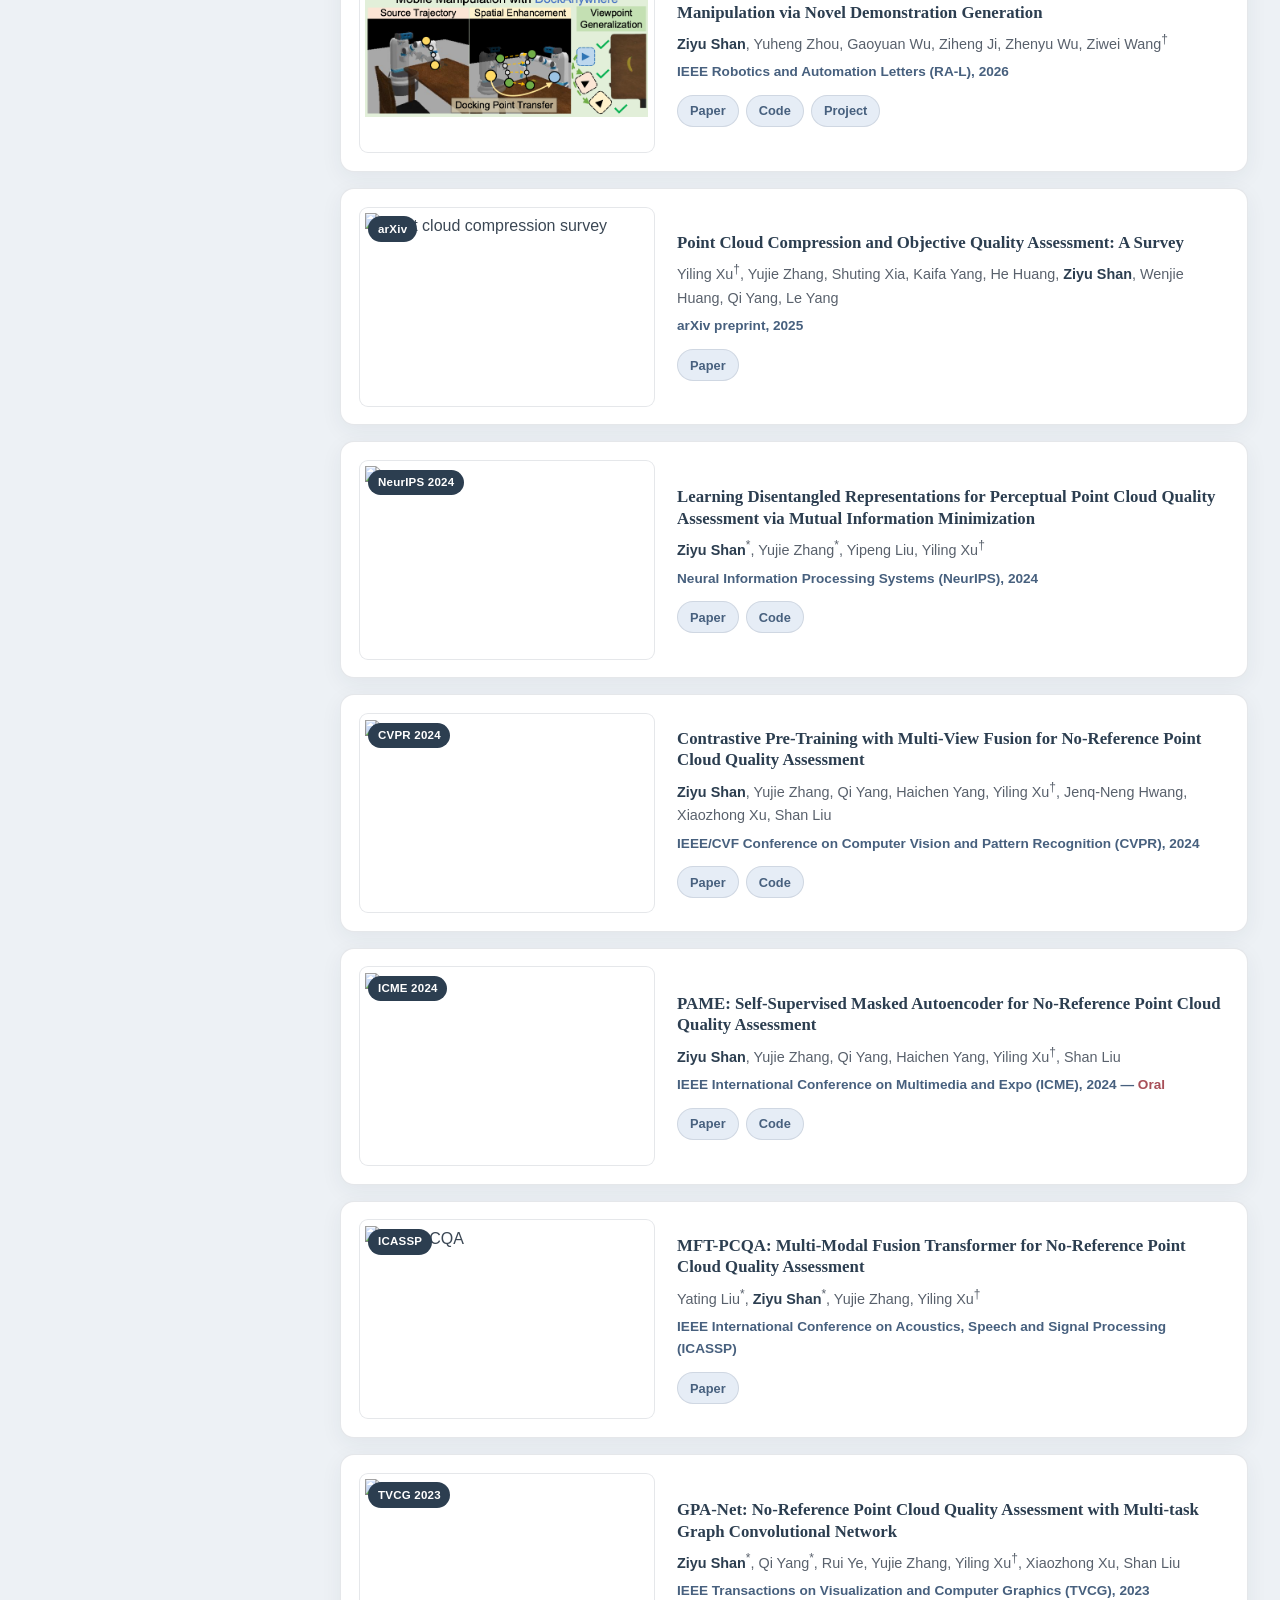
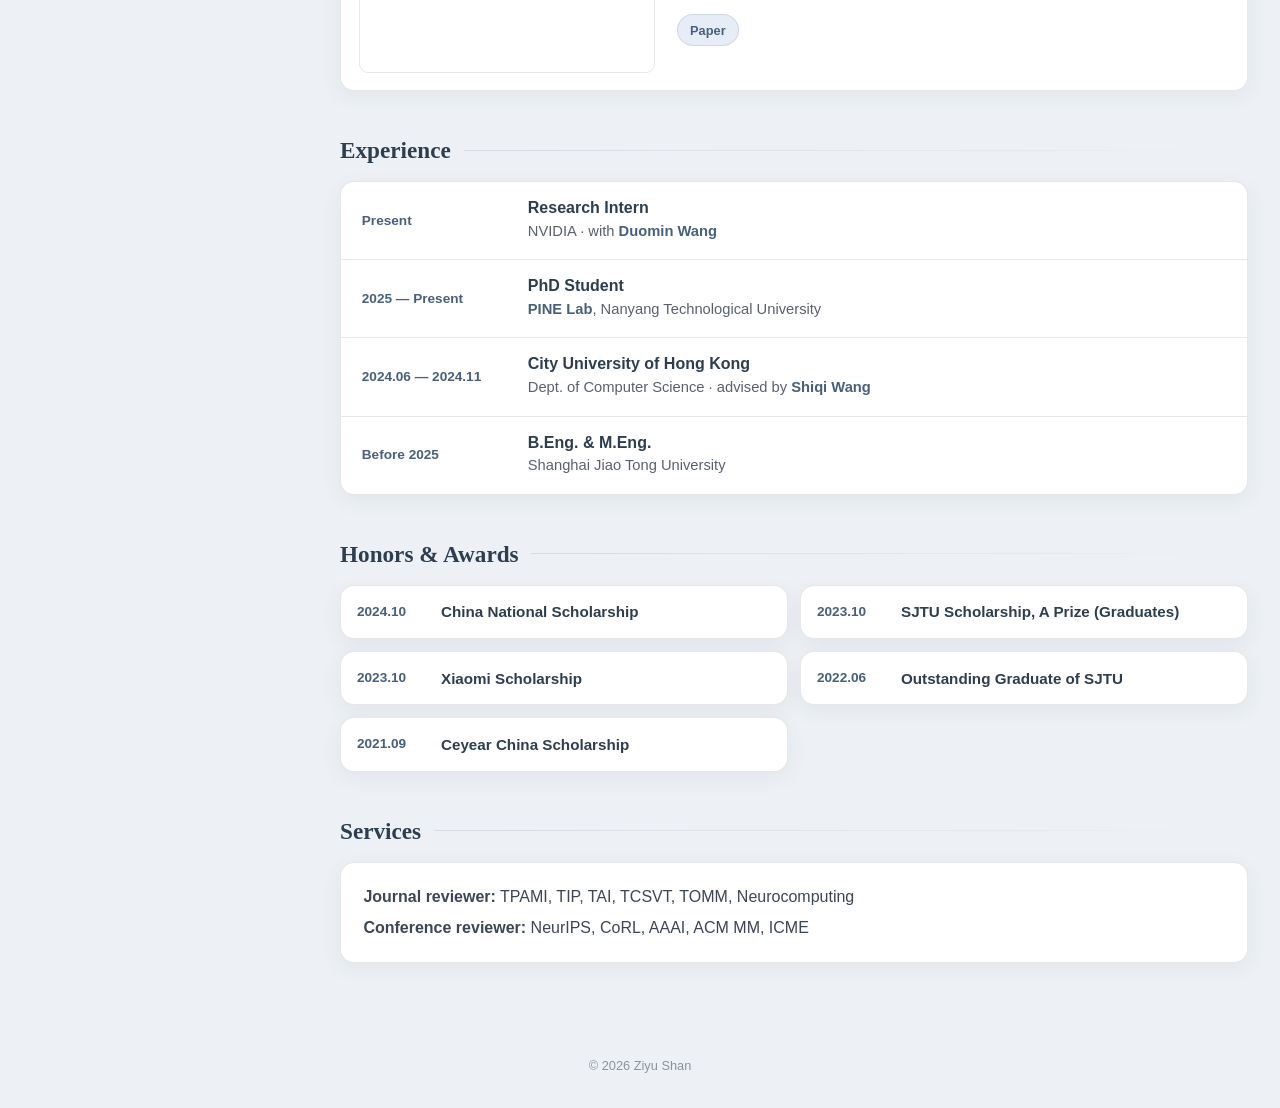
==== commit 21013cc1: "Homepage: add CityU CS experience (2024.06-2024.11, Shiqi Wang) Co-Authored-By: Claude Opus 5.5 <nor" ====
--- a/index.html
+++ b/index.html
@@ -202,6 +202,7 @@
       <div class="card timeline">
         <div class="item"><time>Present</time><div><h3>Research Intern</h3><p>NVIDIA · with <a href="https://dorniwang.github.io/">Duomin Wang</a></p></div></div>
         <div class="item"><time>2025 — Present</time><div><h3>PhD Student</h3><p><a href="https://pine-lab-ntu.github.io/">PINE Lab</a>, Nanyang Technological University</p></div></div>
+        <div class="item"><time>2024.06 — 2024.11</time><div><h3>City University of Hong Kong</h3><p>Dept. of Computer Science · advised by <a href="https://www.cs.cityu.edu.hk/~shiqwang/">Shiqi Wang</a></p></div></div>
         <div class="item"><time>Before 2025</time><div><h3>B.Eng. &amp; M.Eng.</h3><p>Shanghai Jiao Tong University</p></div></div>
       </div>
     </section>
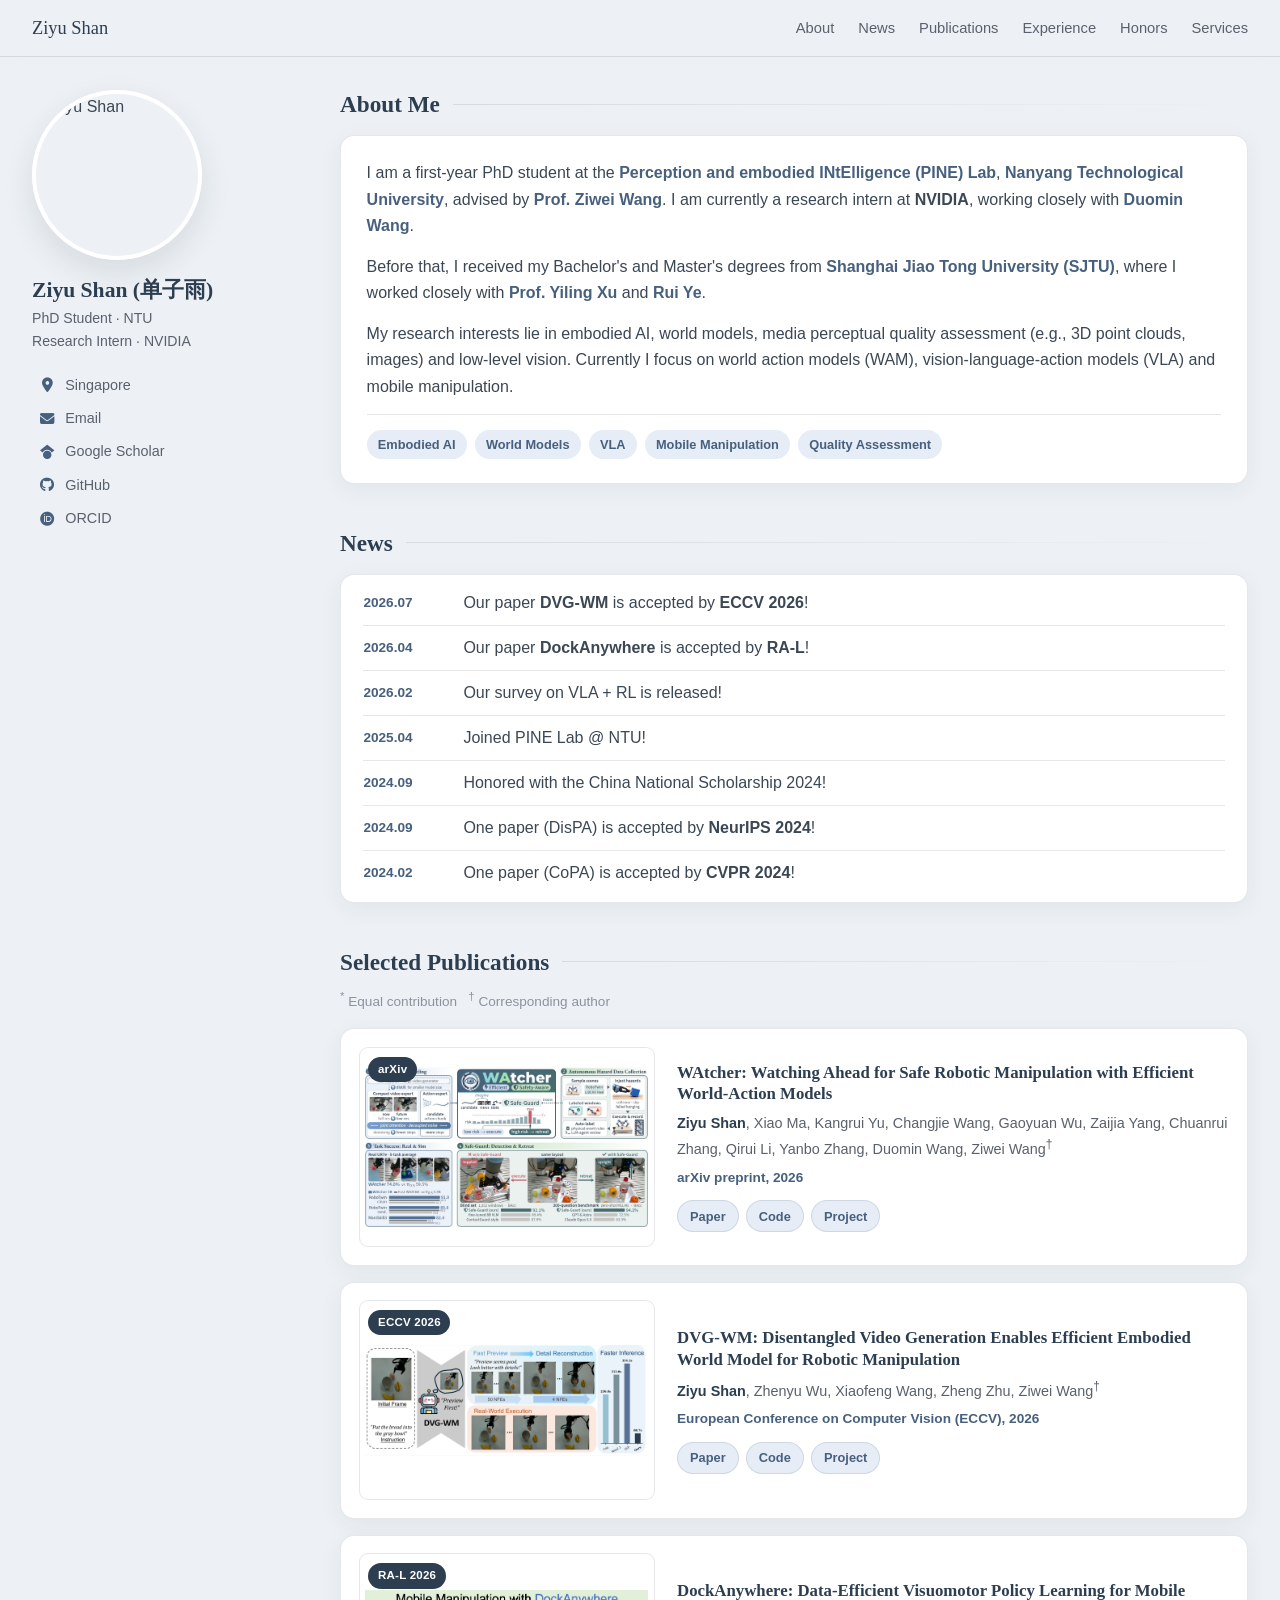
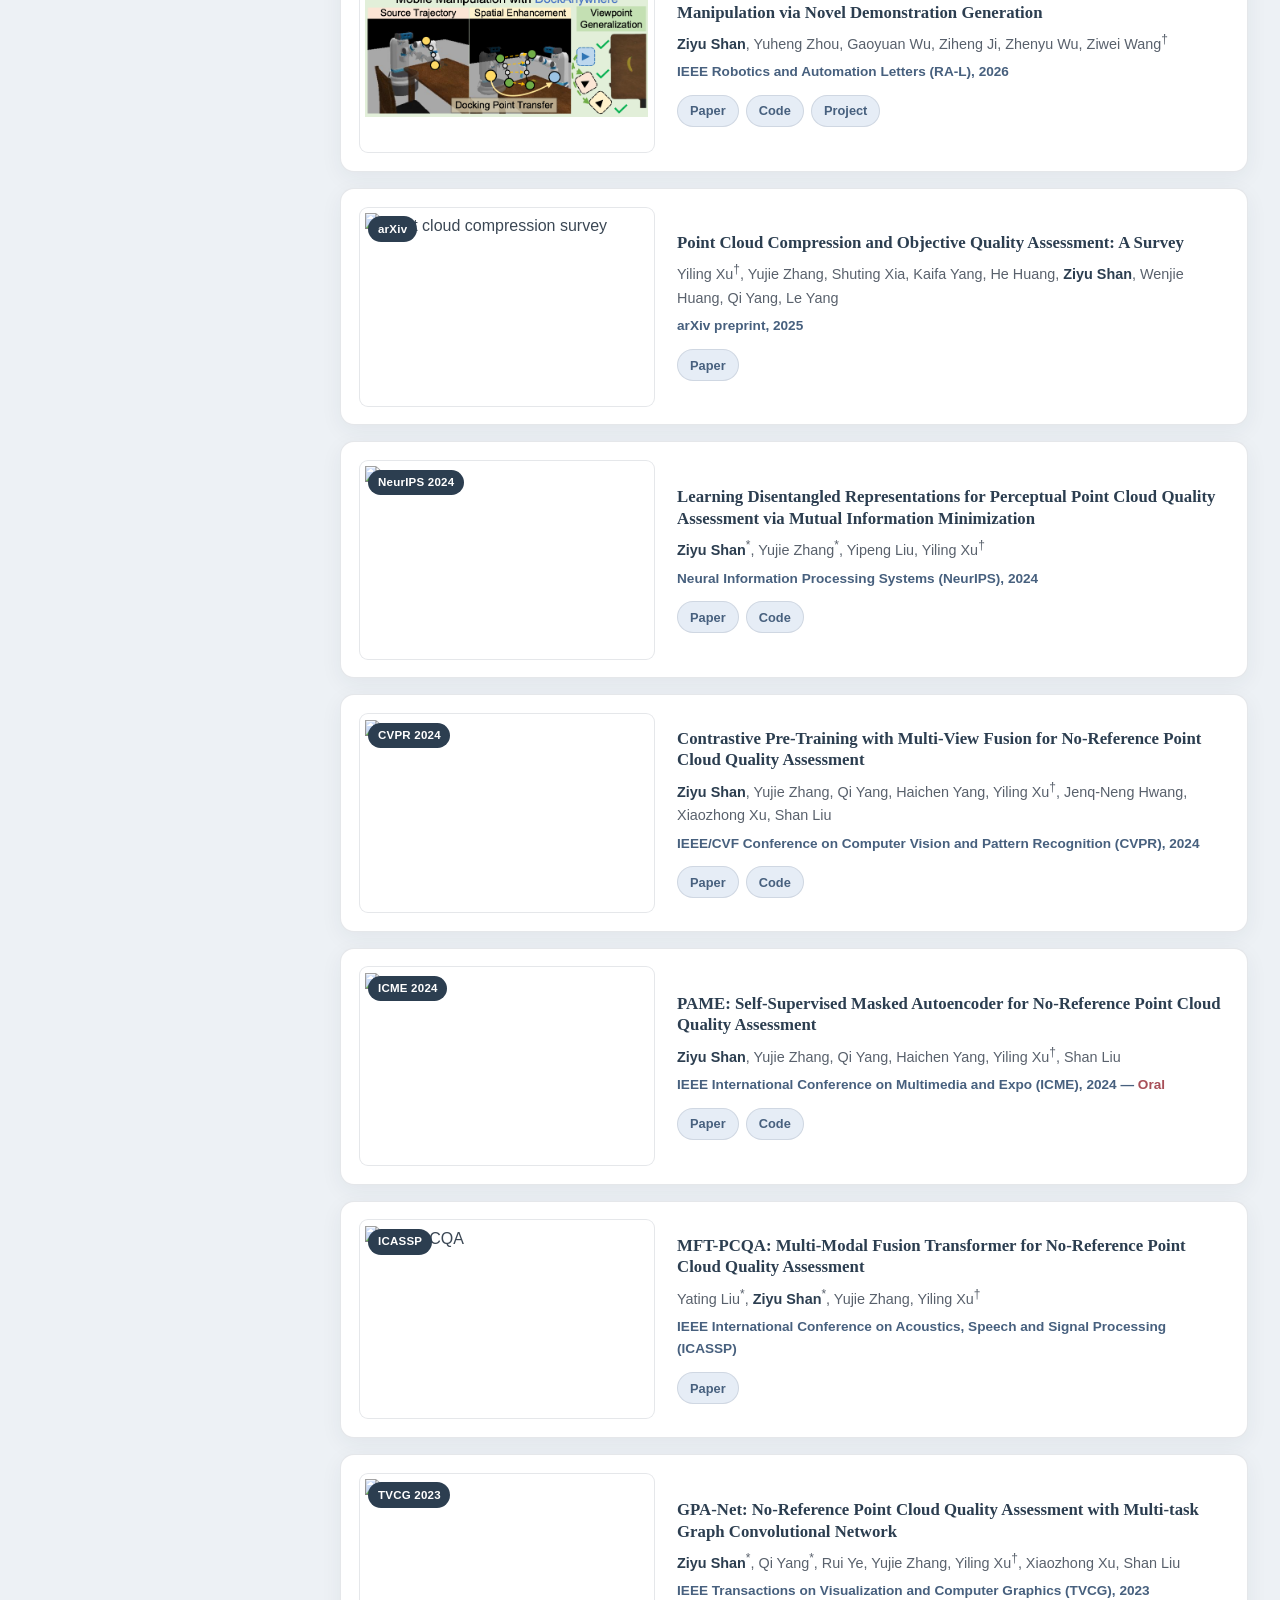
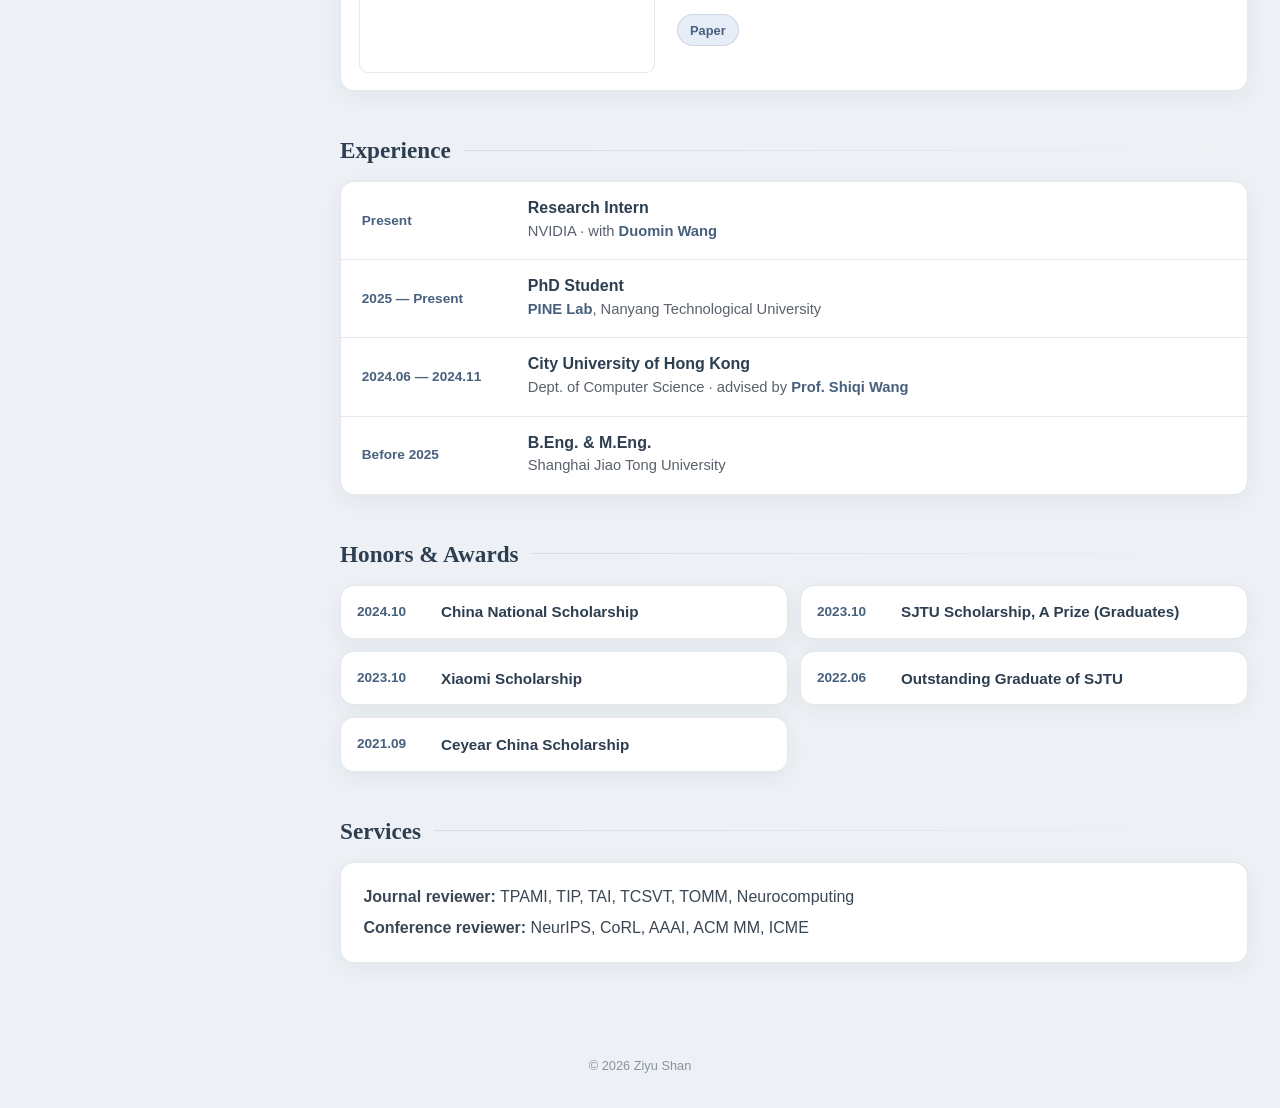
==== commit bd7bb3f4: "Homepage: Prof. Shiqi Wang in CityU experience Co-Authored-By: Claude Opus 5.5 <noreply@anthropic.co" ====
--- a/index.html
+++ b/index.html
@@ -202,7 +202,7 @@
       <div class="card timeline">
         <div class="item"><time>Present</time><div><h3>Research Intern</h3><p>NVIDIA · with <a href="https://dorniwang.github.io/">Duomin Wang</a></p></div></div>
         <div class="item"><time>2025 — Present</time><div><h3>PhD Student</h3><p><a href="https://pine-lab-ntu.github.io/">PINE Lab</a>, Nanyang Technological University</p></div></div>
-        <div class="item"><time>2024.06 — 2024.11</time><div><h3>City University of Hong Kong</h3><p>Dept. of Computer Science · advised by <a href="https://www.cs.cityu.edu.hk/~shiqwang/">Shiqi Wang</a></p></div></div>
+        <div class="item"><time>2024.06 — 2024.11</time><div><h3>City University of Hong Kong</h3><p>Dept. of Computer Science · advised by <a href="https://www.cs.cityu.edu.hk/~shiqwang/">Prof. Shiqi Wang</a></p></div></div>
         <div class="item"><time>Before 2025</time><div><h3>B.Eng. &amp; M.Eng.</h3><p>Shanghai Jiao Tong University</p></div></div>
       </div>
     </section>
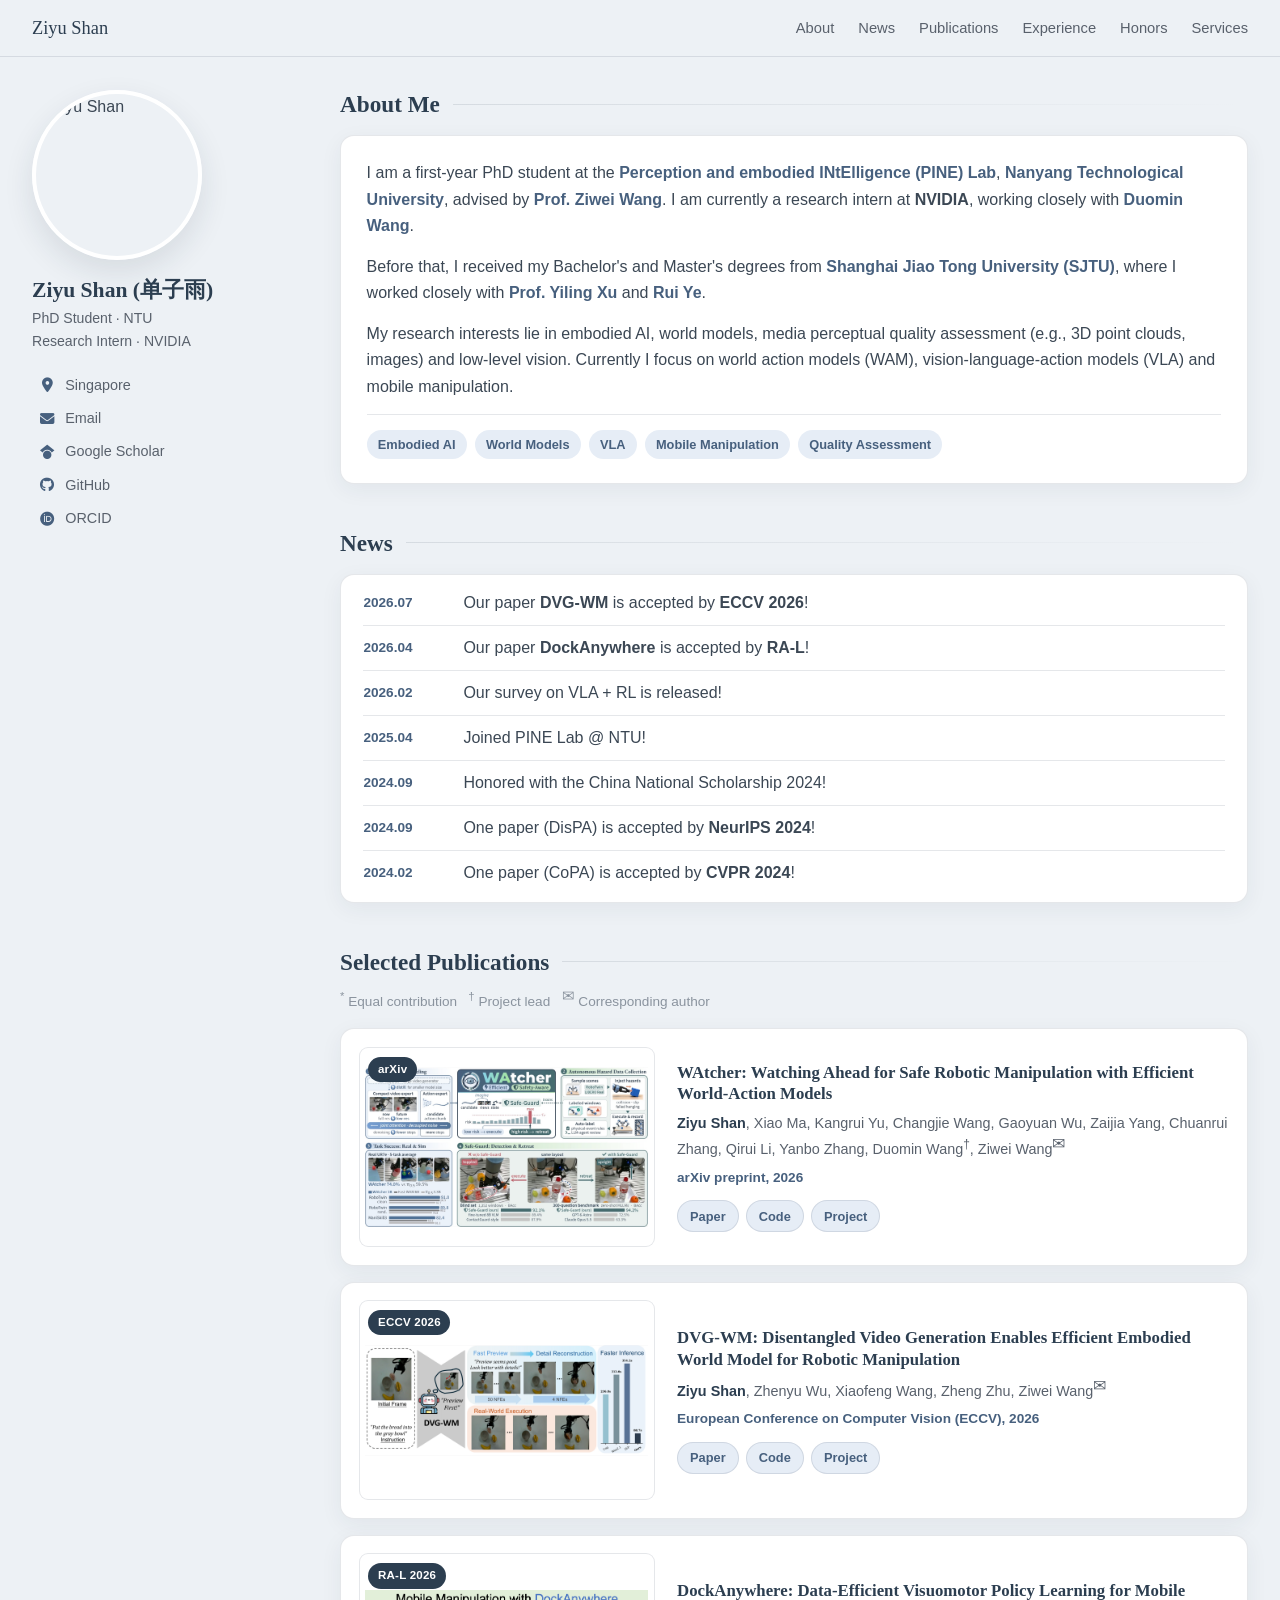
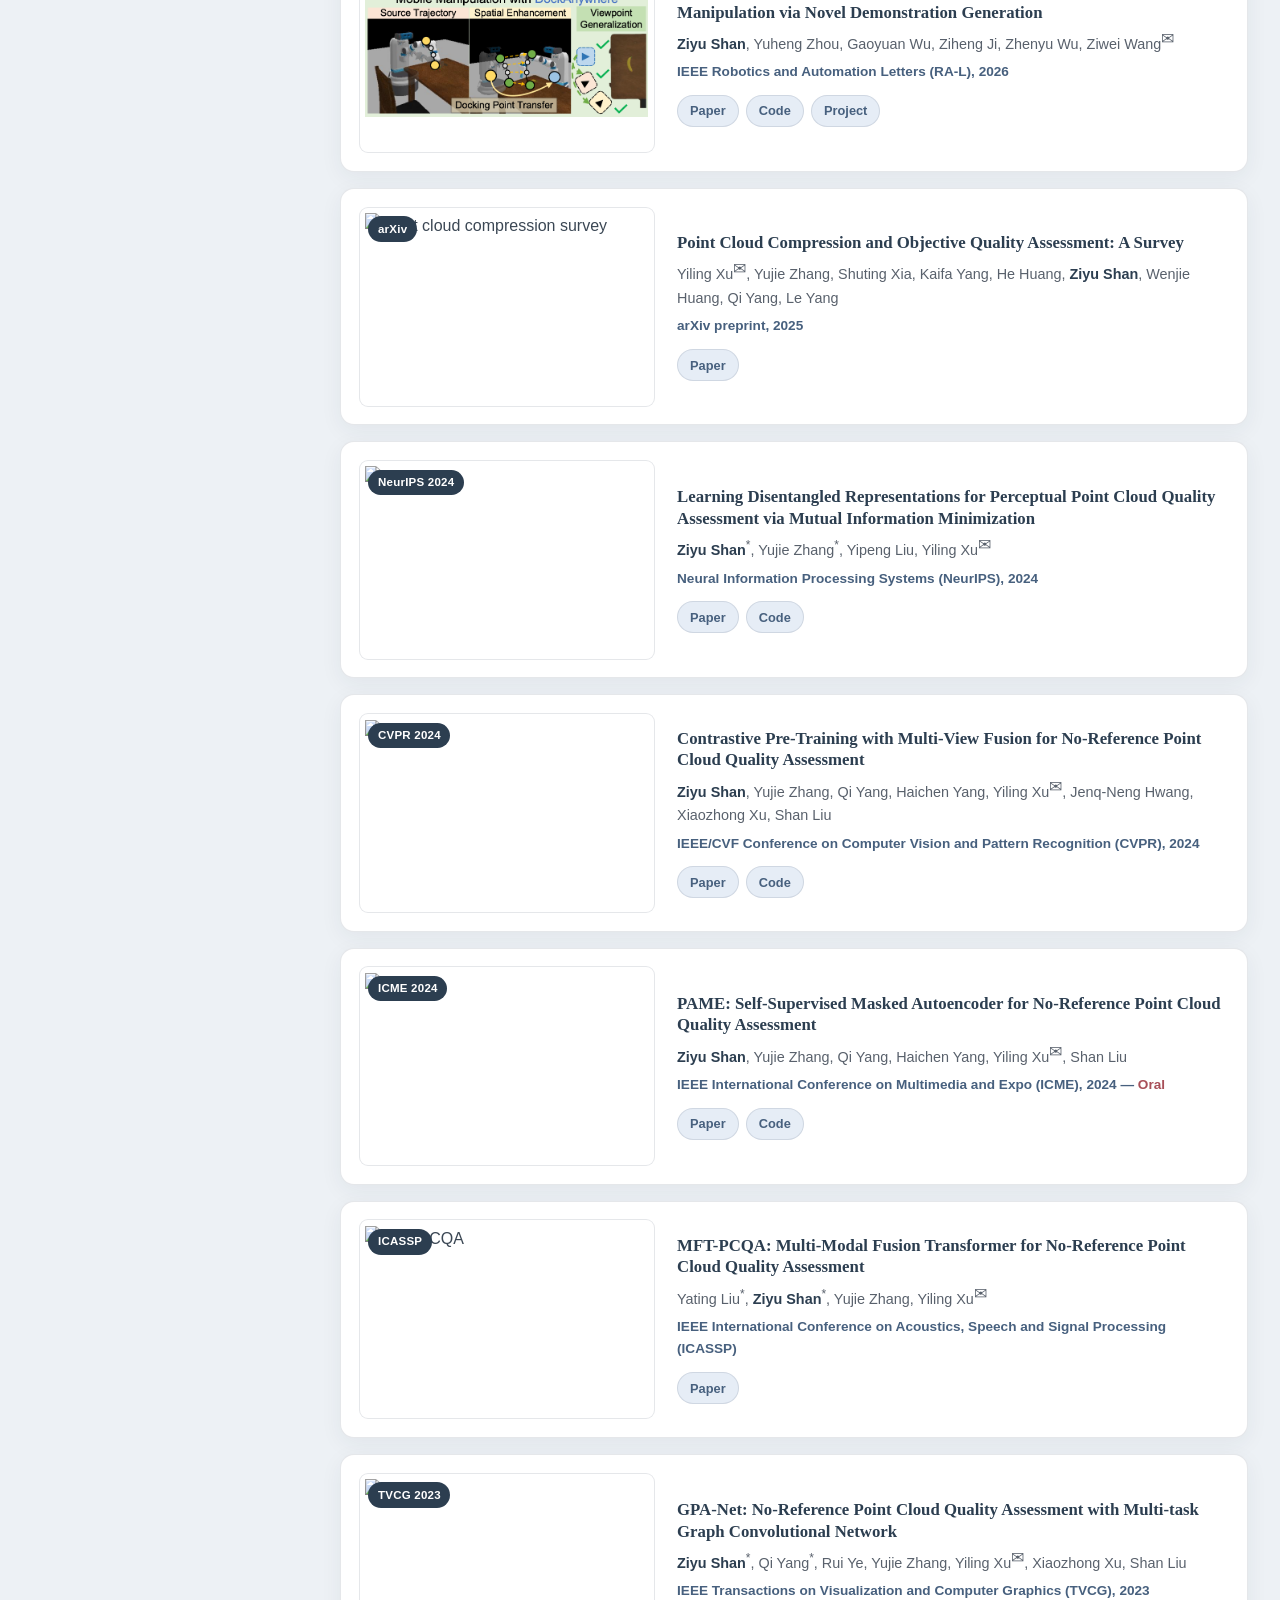
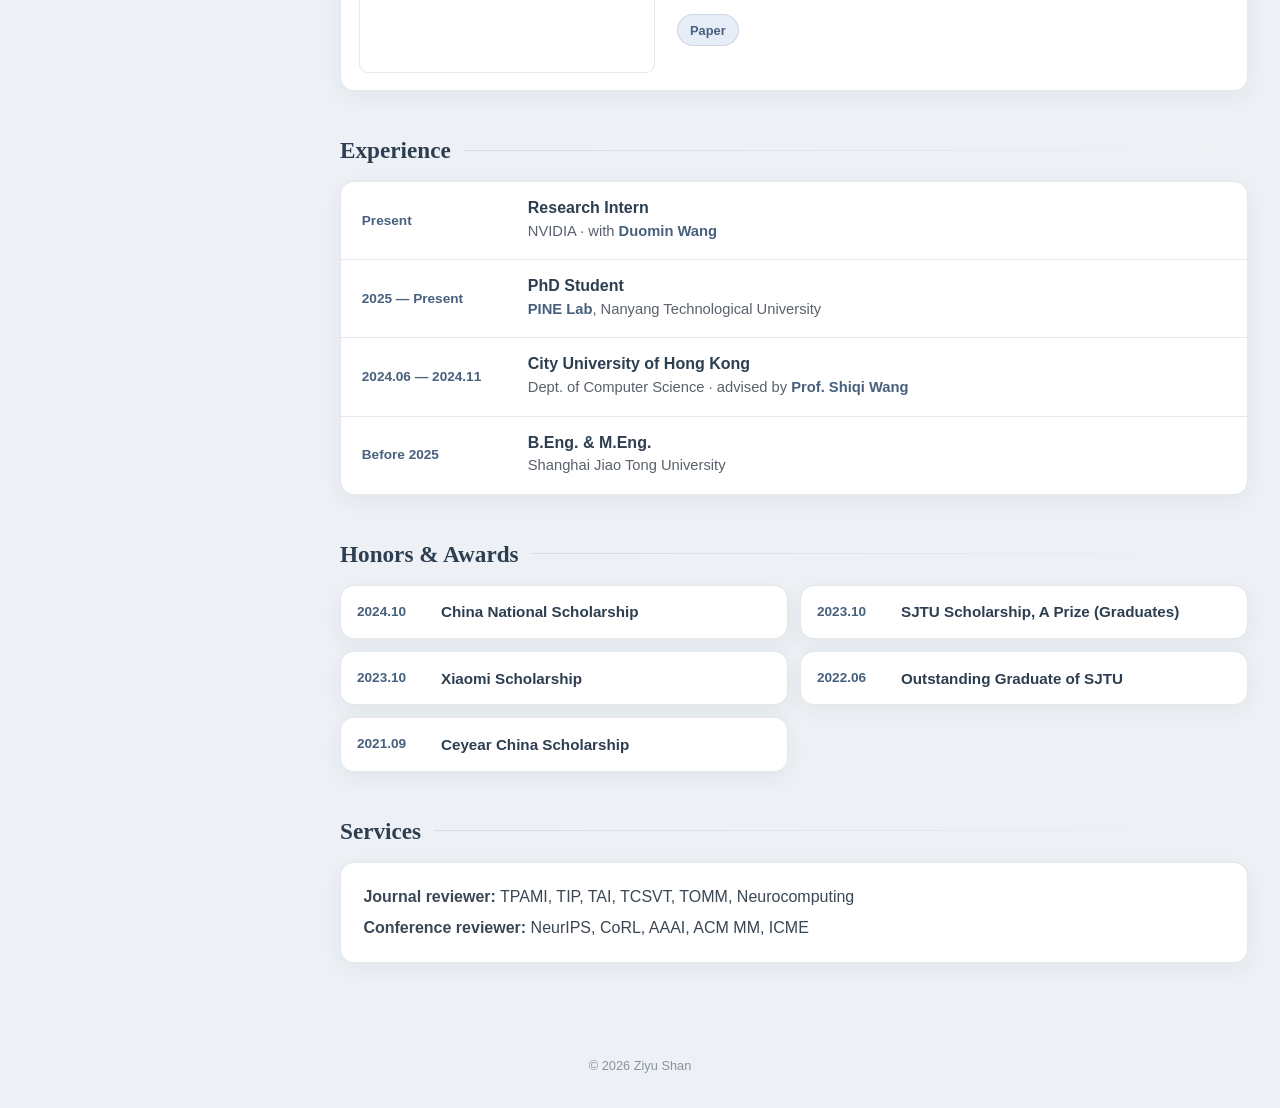
==== commit a81bc503: "Homepage: dagger = project lead, mail = corresponding author (match WAtcher page) Co-Authored-By: Cl" ====
--- a/index.html
+++ b/index.html
@@ -76,13 +76,13 @@
          To add a paper: copy one <article class="card pub"> ... </article> block and edit it. -->
     <section id="publications">
       <h2>Selected Publications</h2>
-      <p class="note"><sup>*</sup> Equal contribution &nbsp; <sup>†</sup> Corresponding author</p>
+      <p class="note"><sup>*</sup> Equal contribution &nbsp; <sup>&dagger;</sup> Project lead &nbsp; <sup><span class="mail">&#x2709;&#xFE0E;</span></sup> Corresponding author</p>
 
       <article class="card pub">
         <div class="pub-img"><span class="badge">arXiv</span><img src="images/watcher.jpg" alt="WAtcher" loading="lazy"></div>
         <div>
           <h3>WAtcher: Watching Ahead for Safe Robotic Manipulation with Efficient World-Action Models</h3>
-          <p class="authors"><b>Ziyu Shan</b>, Xiao Ma, Kangrui Yu, Changjie Wang, Gaoyuan Wu, Zaijia Yang, Chuanrui Zhang, Qirui Li, Yanbo Zhang, Duomin Wang, Ziwei Wang<sup>†</sup></p>
+          <p class="authors"><b>Ziyu Shan</b>, Xiao Ma, Kangrui Yu, Changjie Wang, Gaoyuan Wu, Zaijia Yang, Chuanrui Zhang, Qirui Li, Yanbo Zhang, Duomin Wang<sup>&dagger;</sup>, Ziwei Wang<sup><span class="mail">&#x2709;&#xFE0E;</span></sup></p>
           <p class="venue">arXiv preprint, 2026</p>
           <div class="btns">
             <a href="https://arxiv.org/abs/2611.34124">Paper</a>
@@ -96,7 +96,7 @@
         <div class="pub-img"><span class="badge">ECCV 2026</span><img src="images/dvgwm.png" alt="DVG-WM" loading="lazy"></div>
         <div>
           <h3>DVG-WM: Disentangled Video Generation Enables Efficient Embodied World Model for Robotic Manipulation</h3>
-          <p class="authors"><b>Ziyu Shan</b>, Zhenyu Wu, Xiaofeng Wang, Zheng Zhu, Ziwei Wang<sup>†</sup></p>
+          <p class="authors"><b>Ziyu Shan</b>, Zhenyu Wu, Xiaofeng Wang, Zheng Zhu, Ziwei Wang<sup><span class="mail">&#x2709;&#xFE0E;</span></sup></p>
           <p class="venue">European Conference on Computer Vision (ECCV), 2026</p>
           <div class="btns">
             <a href="https://arxiv.org/abs/2606.32028">Paper</a>
@@ -110,7 +110,7 @@
         <div class="pub-img"><span class="badge">RA-L 2026</span><img src="images/dockanywhere.png" alt="DockAnywhere" loading="lazy"></div>
         <div>
           <h3>DockAnywhere: Data-Efficient Visuomotor Policy Learning for Mobile Manipulation via Novel Demonstration Generation</h3>
-          <p class="authors"><b>Ziyu Shan</b>, Yuheng Zhou, Gaoyuan Wu, Ziheng Ji, Zhenyu Wu, Ziwei Wang<sup>†</sup></p>
+          <p class="authors"><b>Ziyu Shan</b>, Yuheng Zhou, Gaoyuan Wu, Ziheng Ji, Zhenyu Wu, Ziwei Wang<sup><span class="mail">&#x2709;&#xFE0E;</span></sup></p>
           <p class="venue">IEEE Robotics and Automation Letters (RA-L), 2026</p>
           <div class="btns">
             <a href="https://arxiv.org/abs/2604.15023">Paper</a>
@@ -124,7 +124,7 @@
         <div class="pub-img"><span class="badge">arXiv</span><img src="images/survey.png" alt="Point cloud compression survey" loading="lazy"></div>
         <div>
           <h3>Point Cloud Compression and Objective Quality Assessment: A Survey</h3>
-          <p class="authors">Yiling Xu<sup>†</sup>, Yujie Zhang, Shuting Xia, Kaifa Yang, He Huang, <b>Ziyu Shan</b>, Wenjie Huang, Qi Yang, Le Yang</p>
+          <p class="authors">Yiling Xu<sup><span class="mail">&#x2709;&#xFE0E;</span></sup>, Yujie Zhang, Shuting Xia, Kaifa Yang, He Huang, <b>Ziyu Shan</b>, Wenjie Huang, Qi Yang, Le Yang</p>
           <p class="venue">arXiv preprint, 2025</p>
           <div class="btns">
             <a href="https://arxiv.org/abs/2506.22902">Paper</a>
@@ -136,7 +136,7 @@
         <div class="pub-img"><span class="badge">NeurIPS 2024</span><img src="images/dispa.png" alt="DisPA" loading="lazy"></div>
         <div>
           <h3>Learning Disentangled Representations for Perceptual Point Cloud Quality Assessment via Mutual Information Minimization</h3>
-          <p class="authors"><b>Ziyu Shan</b><sup>*</sup>, Yujie Zhang<sup>*</sup>, Yipeng Liu, Yiling Xu<sup>†</sup></p>
+          <p class="authors"><b>Ziyu Shan</b><sup>*</sup>, Yujie Zhang<sup>*</sup>, Yipeng Liu, Yiling Xu<sup><span class="mail">&#x2709;&#xFE0E;</span></sup></p>
           <p class="venue">Neural Information Processing Systems (NeurIPS), 2024</p>
           <div class="btns">
             <a href="https://arxiv.org/abs/2411.07936">Paper</a>
@@ -149,7 +149,7 @@
         <div class="pub-img"><span class="badge">CVPR 2024</span><img src="images/CoPA.png" alt="CoPA" loading="lazy"></div>
         <div>
           <h3>Contrastive Pre-Training with Multi-View Fusion for No-Reference Point Cloud Quality Assessment</h3>
-          <p class="authors"><b>Ziyu Shan</b>, Yujie Zhang, Qi Yang, Haichen Yang, Yiling Xu<sup>†</sup>, Jenq-Neng Hwang, Xiaozhong Xu, Shan Liu</p>
+          <p class="authors"><b>Ziyu Shan</b>, Yujie Zhang, Qi Yang, Haichen Yang, Yiling Xu<sup><span class="mail">&#x2709;&#xFE0E;</span></sup>, Jenq-Neng Hwang, Xiaozhong Xu, Shan Liu</p>
           <p class="venue">IEEE/CVF Conference on Computer Vision and Pattern Recognition (CVPR), 2024</p>
           <div class="btns">
             <a href="https://arxiv.org/abs/2403.10066">Paper</a>
@@ -162,7 +162,7 @@
         <div class="pub-img"><span class="badge">ICME 2024</span><img src="images/PAME.png" alt="PAME" loading="lazy"></div>
         <div>
           <h3>PAME: Self-Supervised Masked Autoencoder for No-Reference Point Cloud Quality Assessment</h3>
-          <p class="authors"><b>Ziyu Shan</b>, Yujie Zhang, Qi Yang, Haichen Yang, Yiling Xu<sup>†</sup>, Shan Liu</p>
+          <p class="authors"><b>Ziyu Shan</b>, Yujie Zhang, Qi Yang, Haichen Yang, Yiling Xu<sup><span class="mail">&#x2709;&#xFE0E;</span></sup>, Shan Liu</p>
           <p class="venue">IEEE International Conference on Multimedia and Expo (ICME), 2024 — <span class="oral">Oral</span></p>
           <div class="btns">
             <a href="https://arxiv.org/abs/2403.10061">Paper</a>
@@ -175,7 +175,7 @@
         <div class="pub-img"><span class="badge">ICASSP</span><img src="images/MFT-PCQA.png" alt="MFT-PCQA" loading="lazy"></div>
         <div>
           <h3>MFT-PCQA: Multi-Modal Fusion Transformer for No-Reference Point Cloud Quality Assessment</h3>
-          <p class="authors">Yating Liu<sup>*</sup>, <b>Ziyu Shan</b><sup>*</sup>, Yujie Zhang, Yiling Xu<sup>†</sup></p>
+          <p class="authors">Yating Liu<sup>*</sup>, <b>Ziyu Shan</b><sup>*</sup>, Yujie Zhang, Yiling Xu<sup><span class="mail">&#x2709;&#xFE0E;</span></sup></p>
           <p class="venue">IEEE International Conference on Acoustics, Speech and Signal Processing (ICASSP)</p>
           <div class="btns">
             <a href="https://arxiv.org/abs/2210.16478">Paper</a>
@@ -187,7 +187,7 @@
         <div class="pub-img"><span class="badge">TVCG 2023</span><img src="images/GPA-Net.png" alt="GPA-Net" loading="lazy"></div>
         <div>
           <h3>GPA-Net: No-Reference Point Cloud Quality Assessment with Multi-task Graph Convolutional Network</h3>
-          <p class="authors"><b>Ziyu Shan</b><sup>*</sup>, Qi Yang<sup>*</sup>, Rui Ye, Yujie Zhang, Yiling Xu<sup>†</sup>, Xiaozhong Xu, Shan Liu</p>
+          <p class="authors"><b>Ziyu Shan</b><sup>*</sup>, Qi Yang<sup>*</sup>, Rui Ye, Yujie Zhang, Yiling Xu<sup><span class="mail">&#x2709;&#xFE0E;</span></sup>, Xiaozhong Xu, Shan Liu</p>
           <p class="venue">IEEE Transactions on Visualization and Computer Graphics (TVCG), 2023</p>
           <div class="btns">
             <a href="https://arxiv.org/abs/2210.16478">Paper</a>
--- a/assets/css/site.css
+++ b/assets/css/site.css
@@ -144,6 +144,7 @@
 .pub h3 { font-size: 1.05rem; margin: 0 0 0.4rem; }
 .pub .authors { color: var(--muted); font-size: 0.9rem; margin: 0 0 0.3rem; }
 .pub .authors b { color: var(--ink); }
+.pub .authors .mail, .note .mail { font-size: 1.35em; line-height: 0; vertical-align: -0.06em; }
 .pub .venue { color: var(--accent); font-size: 0.85rem; font-weight: 700; margin: 0 0 0.7rem; }
 .pub .oral { color: var(--oral); }
 .btns { display: flex; flex-wrap: wrap; gap: 0.45rem; }
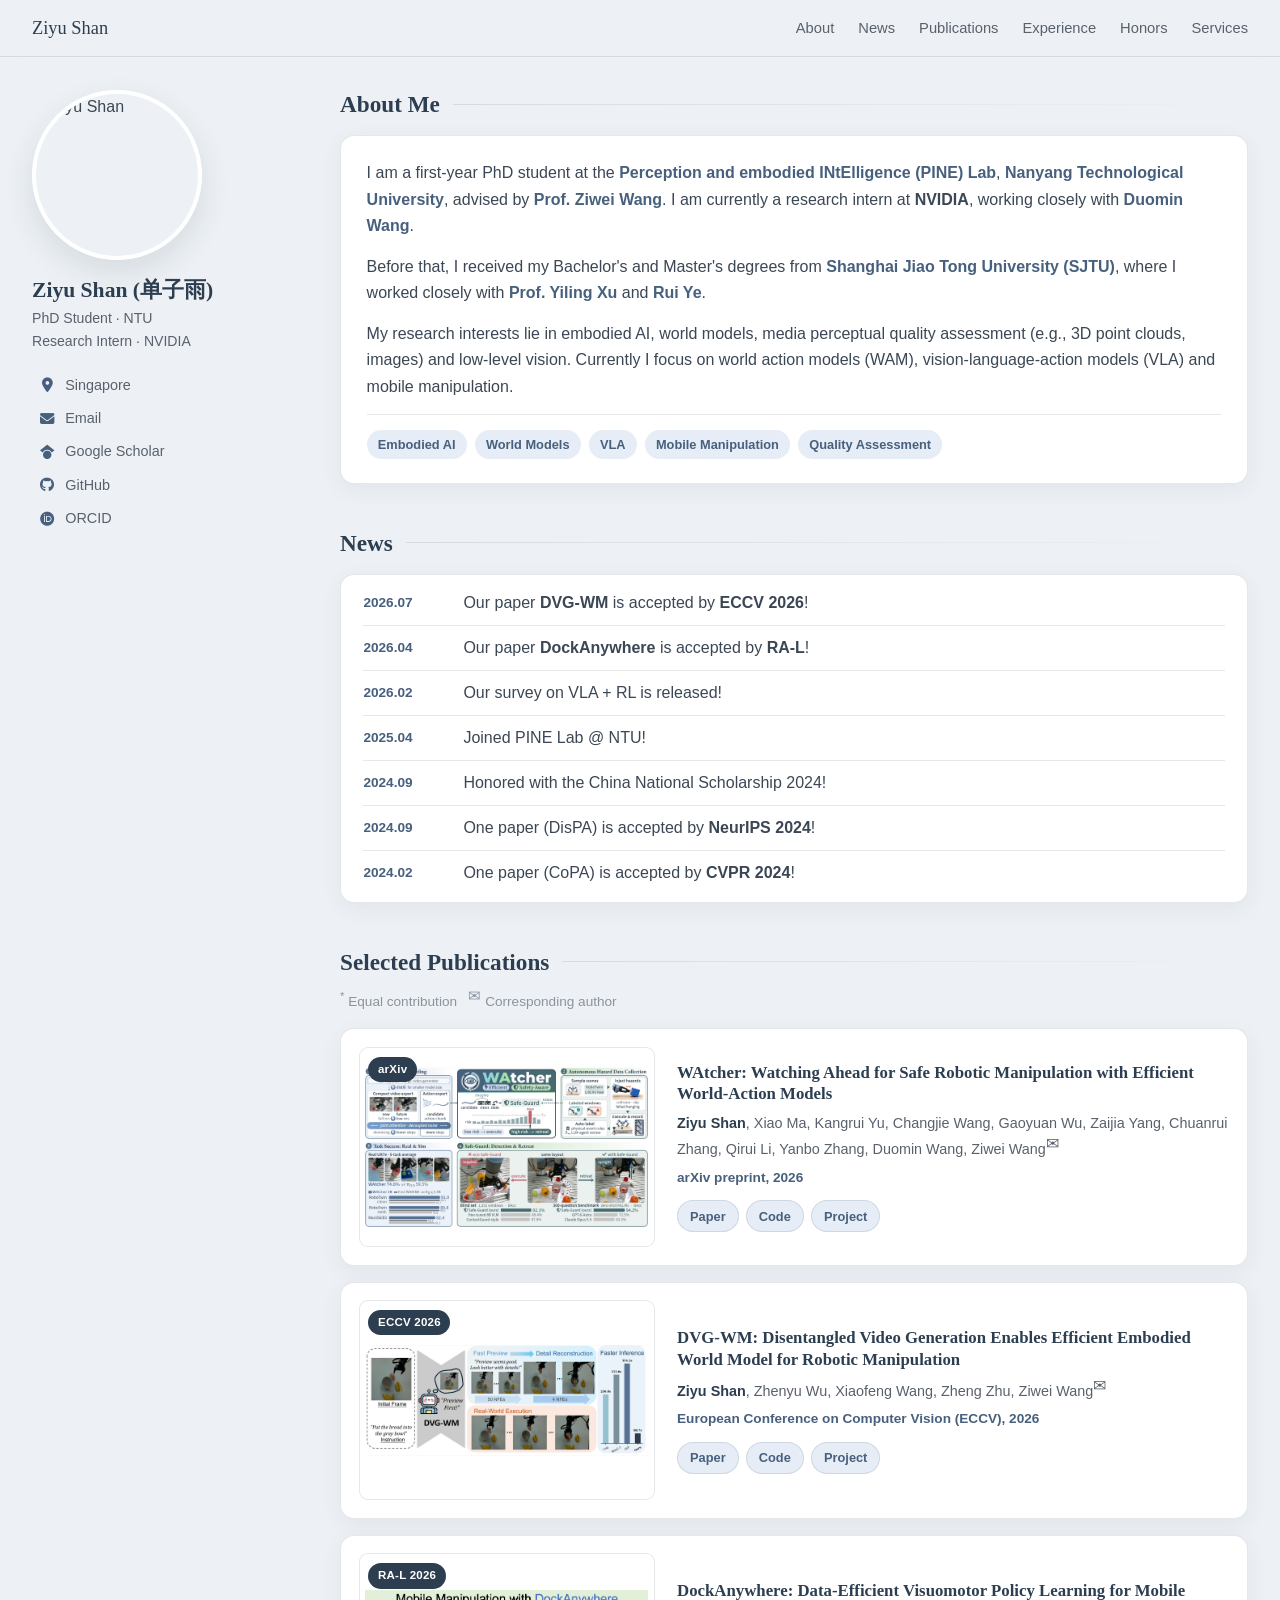
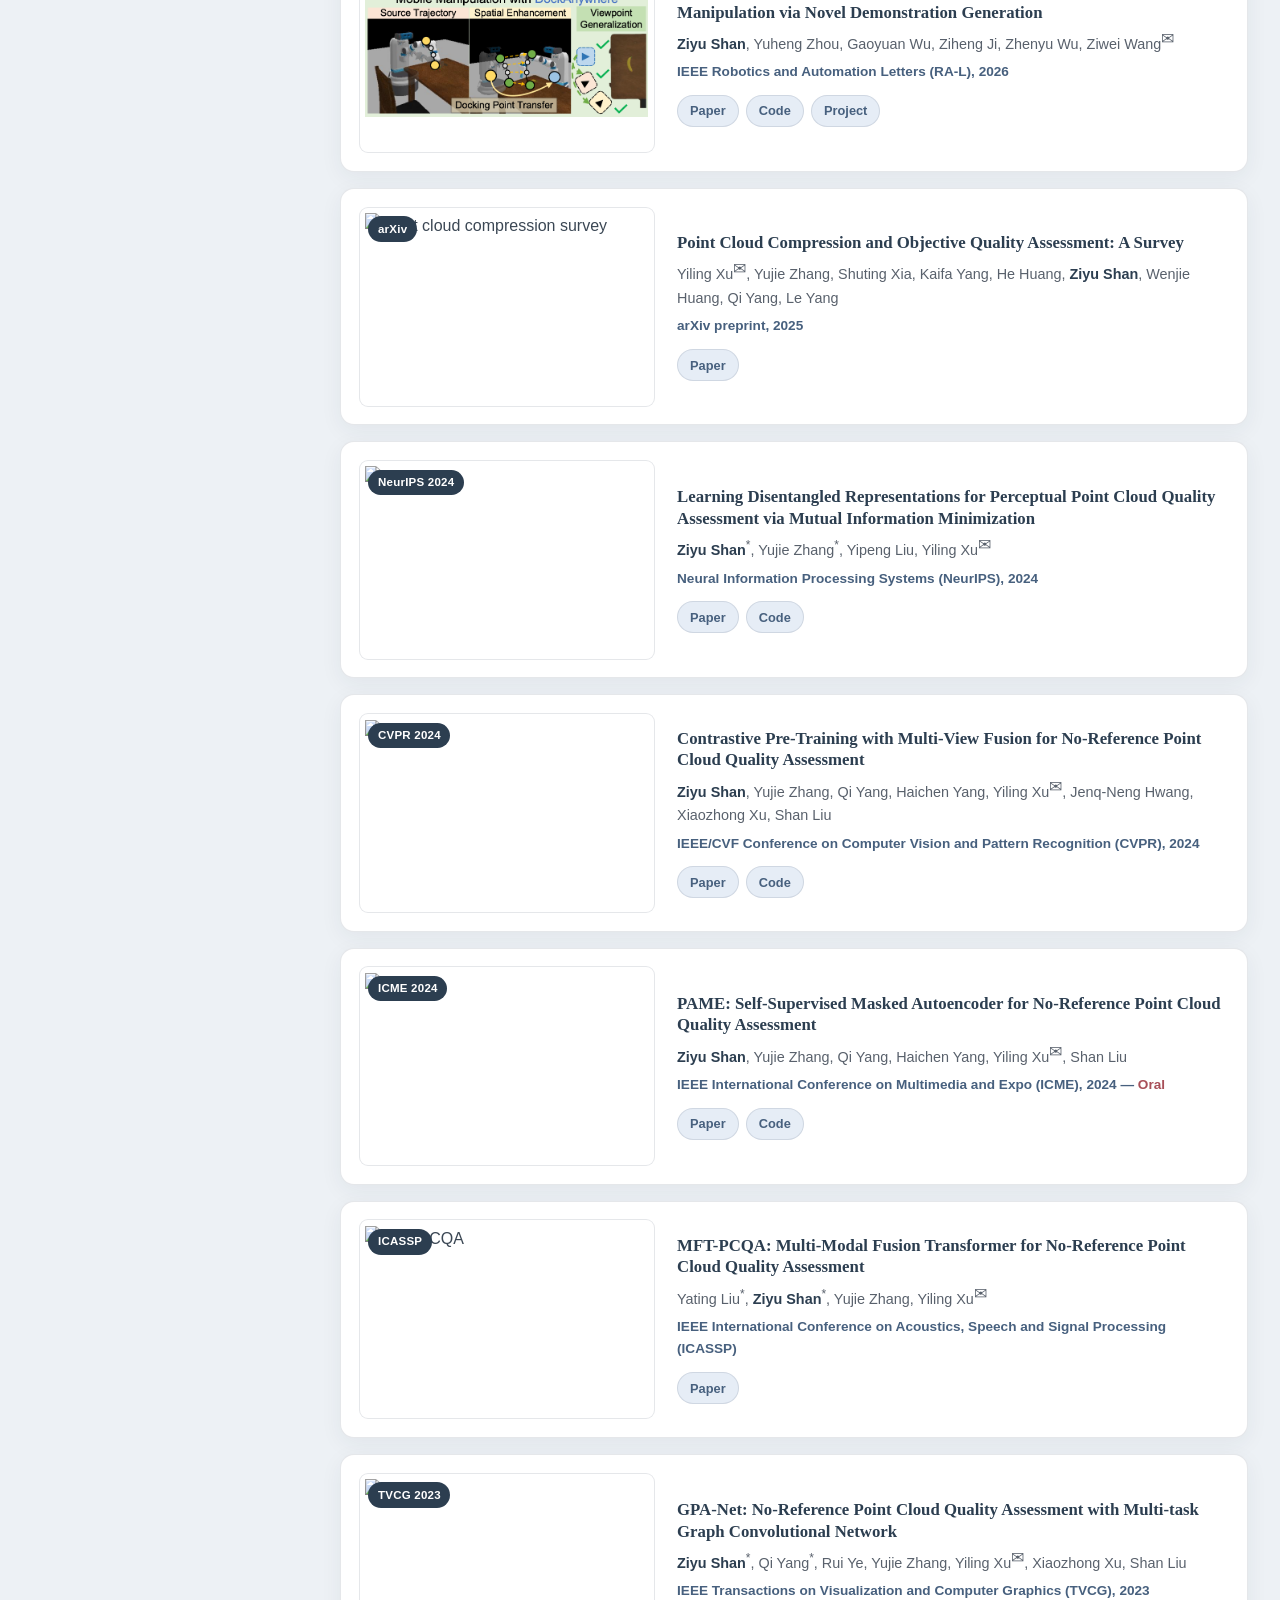
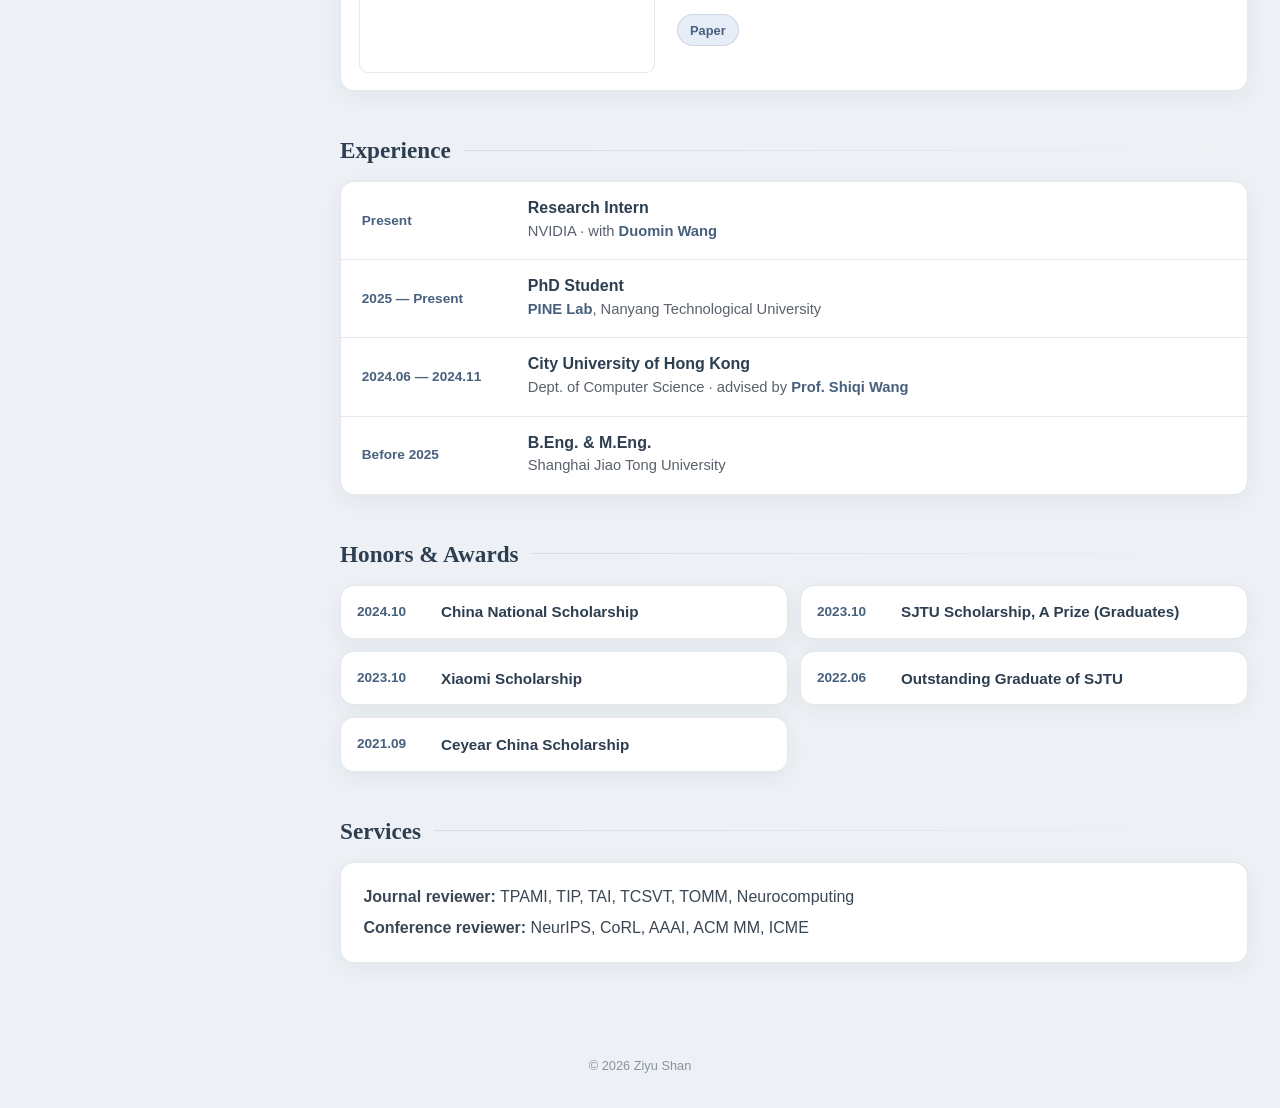
==== commit 9c821dae: "Remove project-lead mark for Duomin Wang (homepage and WAtcher page) Co-Authored-By: Claude Opus 5.5" ====
--- a/index.html
+++ b/index.html
@@ -76,13 +76,13 @@
          To add a paper: copy one <article class="card pub"> ... </article> block and edit it. -->
     <section id="publications">
       <h2>Selected Publications</h2>
-      <p class="note"><sup>*</sup> Equal contribution &nbsp; <sup>&dagger;</sup> Project lead &nbsp; <sup><span class="mail">&#x2709;&#xFE0E;</span></sup> Corresponding author</p>
+      <p class="note"><sup>*</sup> Equal contribution &nbsp; <sup><span class="mail">&#x2709;&#xFE0E;</span></sup> Corresponding author</p>
 
       <article class="card pub">
         <div class="pub-img"><span class="badge">arXiv</span><img src="images/watcher.jpg" alt="WAtcher" loading="lazy"></div>
         <div>
           <h3>WAtcher: Watching Ahead for Safe Robotic Manipulation with Efficient World-Action Models</h3>
-          <p class="authors"><b>Ziyu Shan</b>, Xiao Ma, Kangrui Yu, Changjie Wang, Gaoyuan Wu, Zaijia Yang, Chuanrui Zhang, Qirui Li, Yanbo Zhang, Duomin Wang<sup>&dagger;</sup>, Ziwei Wang<sup><span class="mail">&#x2709;&#xFE0E;</span></sup></p>
+          <p class="authors"><b>Ziyu Shan</b>, Xiao Ma, Kangrui Yu, Changjie Wang, Gaoyuan Wu, Zaijia Yang, Chuanrui Zhang, Qirui Li, Yanbo Zhang, Duomin Wang, Ziwei Wang<sup><span class="mail">&#x2709;&#xFE0E;</span></sup></p>
           <p class="venue">arXiv preprint, 2026</p>
           <div class="btns">
             <a href="https://arxiv.org/abs/2611.34124">Paper</a>
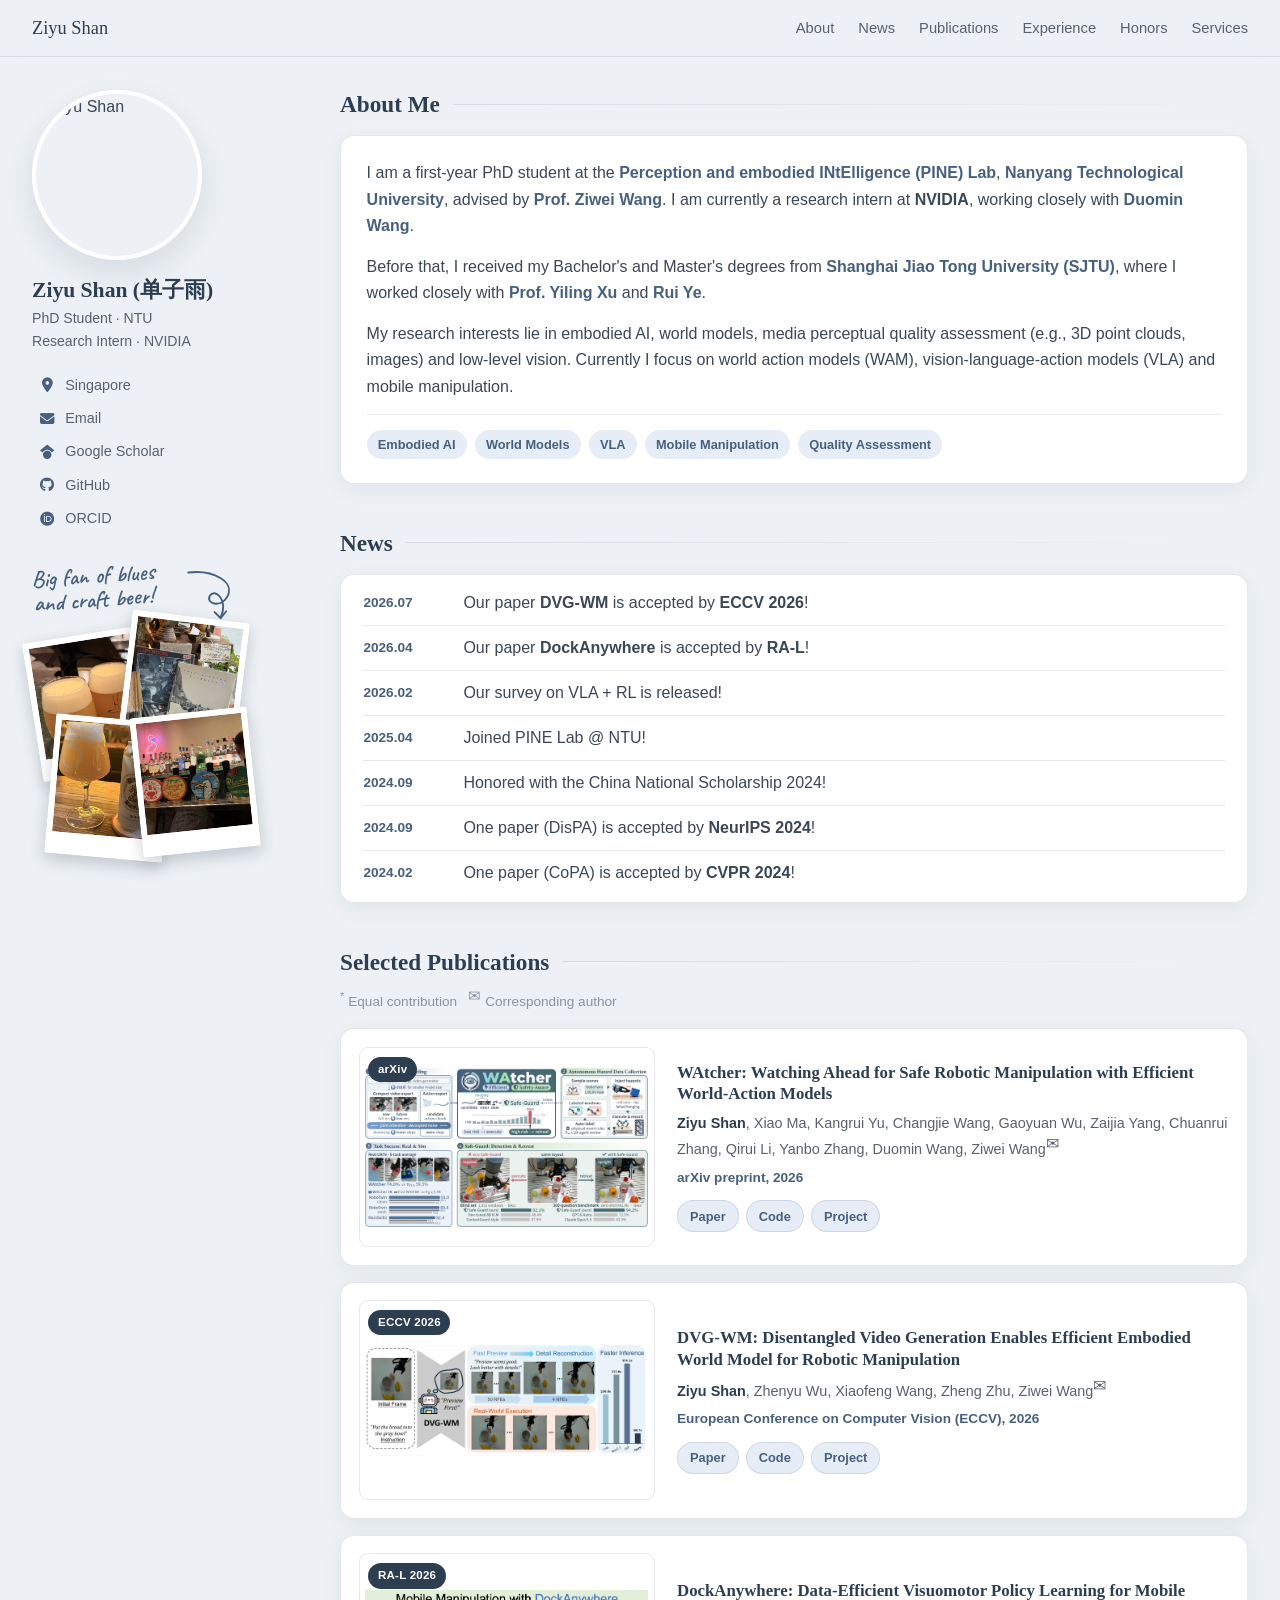
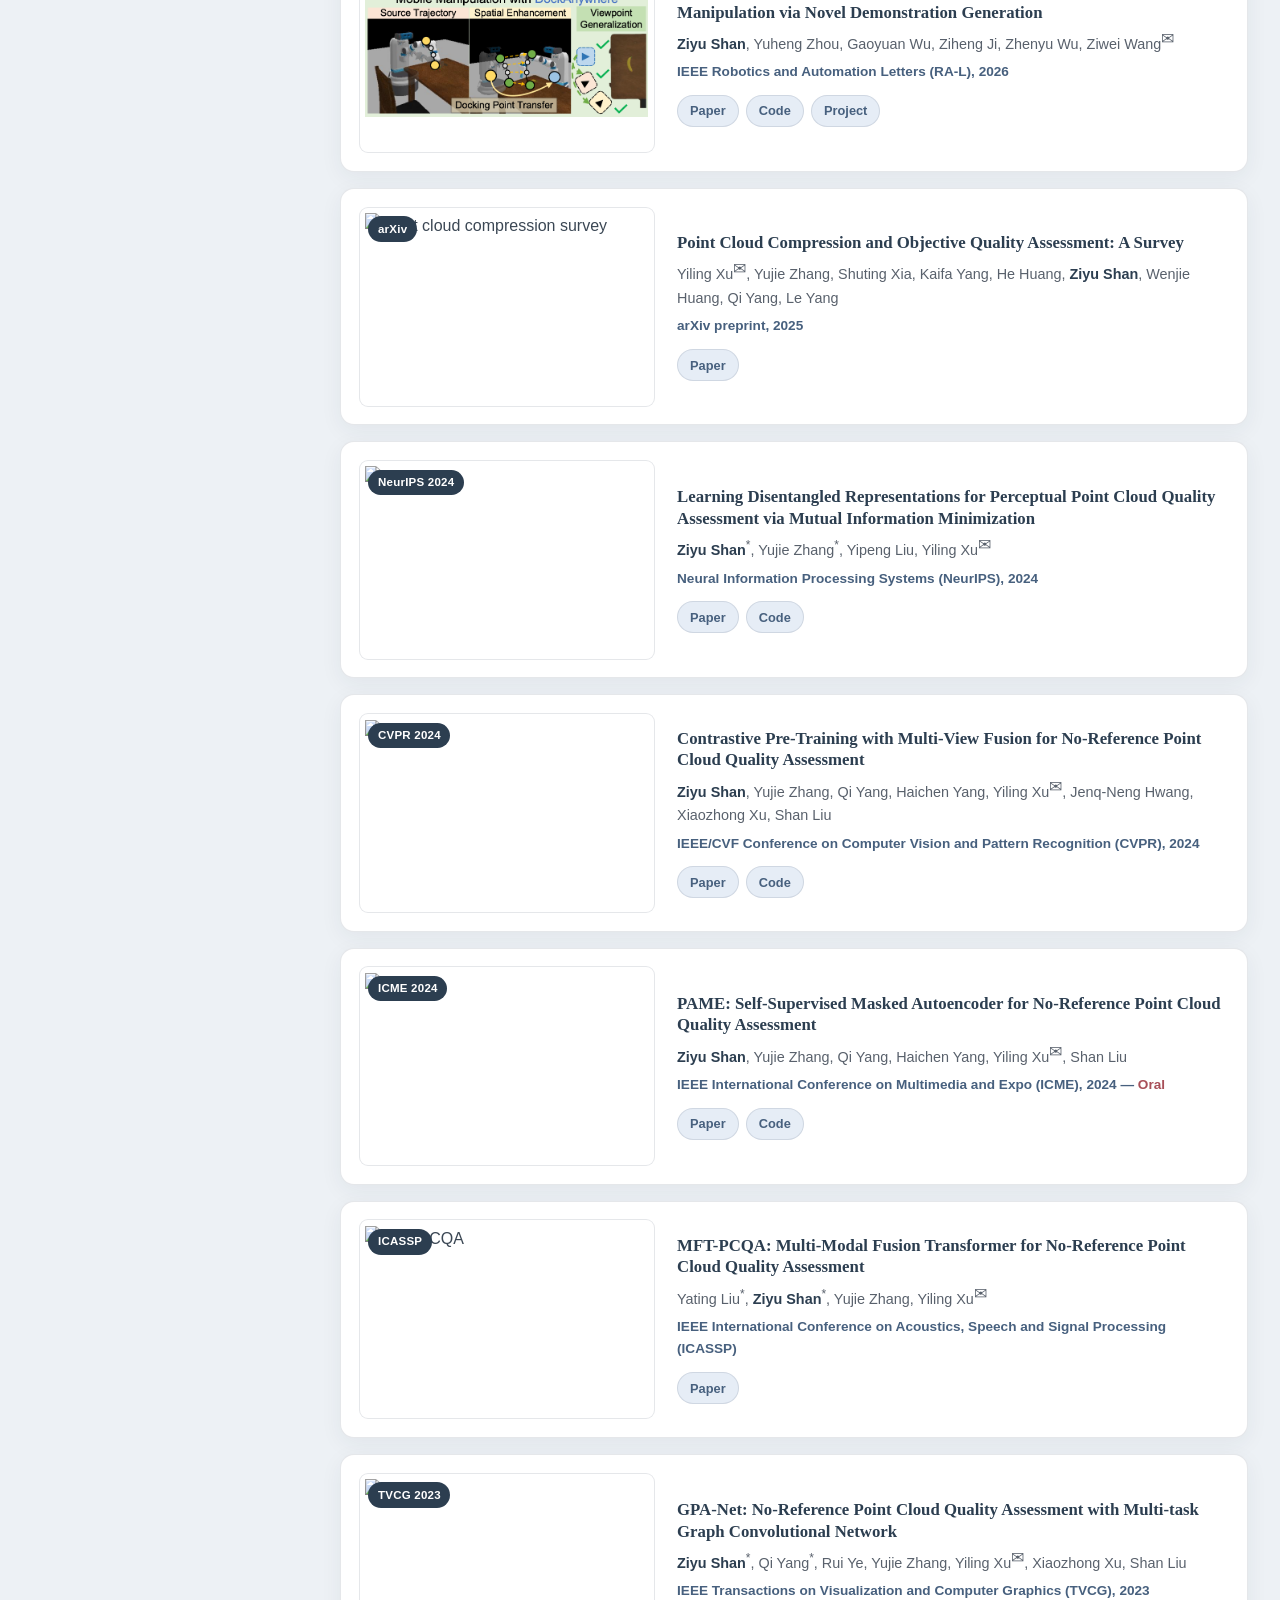
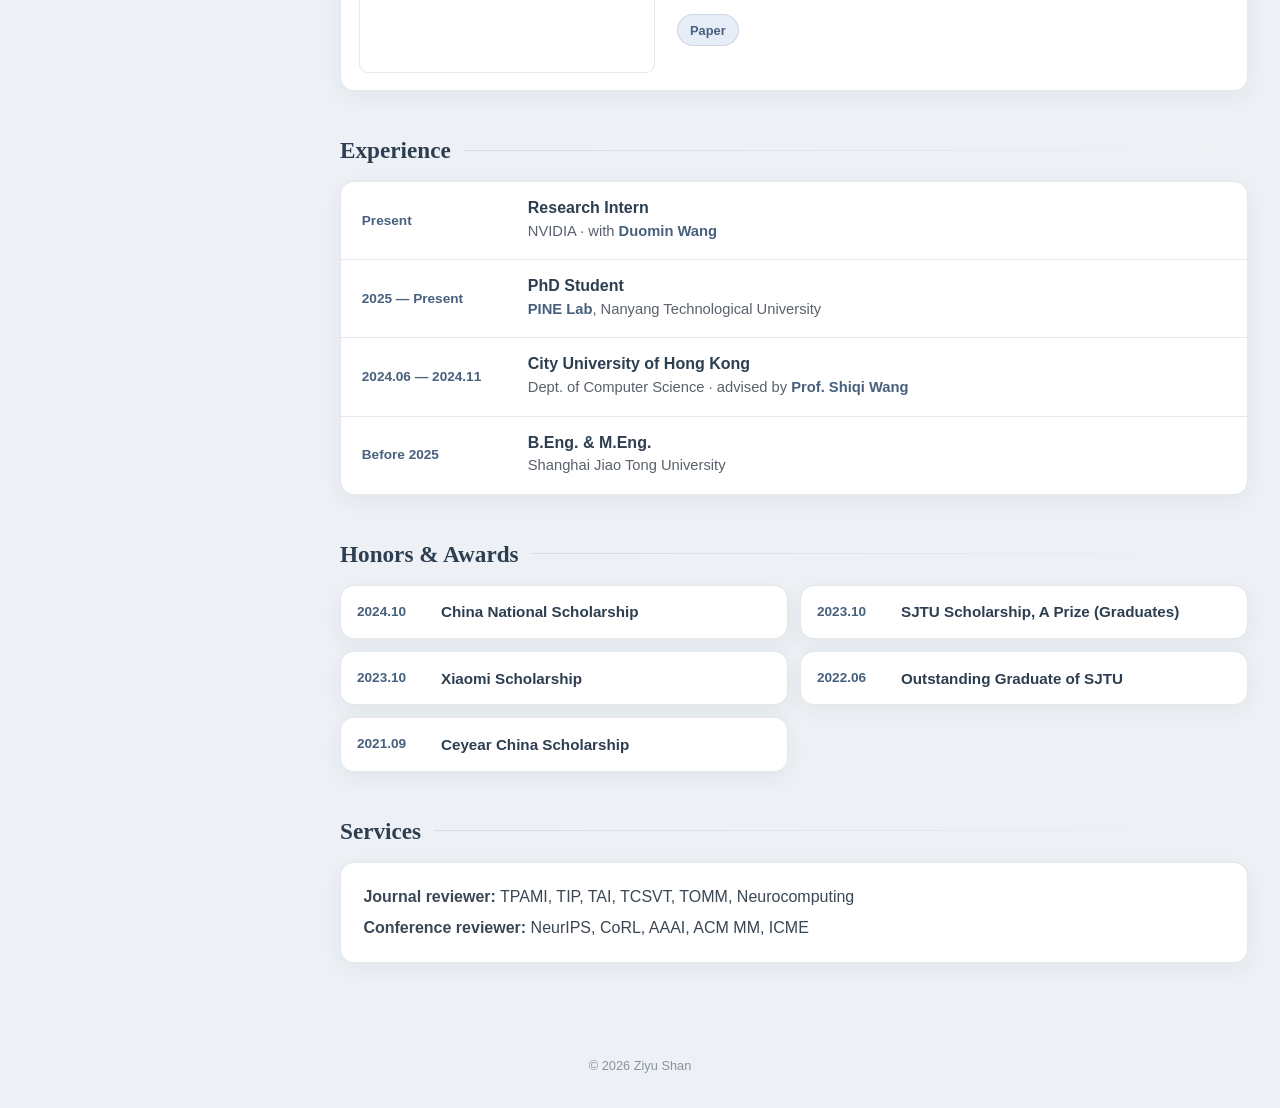
==== commit 218b5f71: "Add blues & craft beer photo stack to homepage sidebar Four polaroid-style photos (compressed, metad" ====
--- a/index.html
+++ b/index.html
@@ -10,6 +10,7 @@
   <link rel="apple-touch-icon" sizes="180x180" href="images/apple-touch-icon.png">
   <link rel="manifest" href="images/site.webmanifest">
   <link rel="stylesheet" href="https://cdnjs.cloudflare.com/ajax/libs/font-awesome/6.5.2/css/all.min.css">
+  <link rel="stylesheet" href="https://fonts.googleapis.com/css2?family=Caveat:wght@600&display=swap">
   <link rel="stylesheet" href="assets/css/site.css">
 </head>
 <body>
@@ -41,6 +42,21 @@
       <li><a href="https://github.com/zyshan0929"><i class="fa-brands fa-github"></i>GitHub</a></li>
       <li><a href="https://orcid.org/0000-0002-3346-4261"><i class="fa-brands fa-orcid"></i>ORCID</a></li>
     </ul>
+
+    <!-- Fun photo pile. To swap photos, replace images/life/*.jpg (keep them ~640px). -->
+    <div class="fun">
+      <p class="fun-note">Big fan of blues<br>and craft beer!</p>
+      <svg class="fun-arrow" viewBox="0 0 80 70" aria-hidden="true">
+        <path d="M8 6 C 40 2, 70 18, 58 38 C 50 52, 30 46, 36 36 C 42 26, 60 40, 50 64" />
+        <path d="M42 57 L 50 65 L 57 56" />
+      </svg>
+      <div class="pile">
+        <img src="images/life/life1.jpg" alt="Two glasses of hazy craft beer" loading="lazy">
+        <img src="images/life/life2.jpg" alt="Gary Moore and Eric Clapton blues records" loading="lazy">
+        <img src="images/life/life3.jpg" alt="Craft beer can and glass" loading="lazy">
+        <img src="images/life/life4.jpg" alt="Craft beer taps at a bar" loading="lazy">
+      </div>
+    </div>
   </aside>
 
   <main>
--- a/assets/css/site.css
+++ b/assets/css/site.css
@@ -95,6 +95,34 @@
 .links a:hover { background: var(--accent-soft); color: var(--ink); text-decoration: none; }
 .links i { width: 1.2em; text-align: center; color: var(--accent); }
 
+/* fun photo pile (sidebar bottom) */
+.fun { position: relative; margin-top: 1.6rem; width: 240px; }
+.fun-note {
+  margin: 0; font-family: "Caveat", "Bradley Hand", cursive; font-weight: 600;
+  font-size: 1.45rem; line-height: 1.05; color: var(--accent); transform: rotate(-4deg);
+}
+.fun-arrow {
+  position: absolute; top: 0.4rem; left: 150px; width: 62px; height: 56px;
+  fill: none; stroke: var(--accent); stroke-width: 2.4; stroke-linecap: round; stroke-linejoin: round;
+}
+.pile { position: relative; height: 250px; margin-top: 0.4rem; }
+.pile img {
+  position: absolute; width: 118px; height: 140px; object-fit: cover;
+  padding: 6px 6px 22px; background: #fff; border-radius: 3px;
+  box-shadow: 0 6px 16px rgba(30, 44, 60, 0.22);
+  transition: transform 0.25s ease, box-shadow 0.25s ease;
+}
+.pile img:nth-child(1) { left: 0;    top: 18px;  transform: rotate(-9deg); }
+.pile img:nth-child(2) { left: 92px; top: 0;     transform: rotate(7deg); }
+.pile img:nth-child(3) { left: 18px; top: 102px; transform: rotate(5deg); }
+.pile img:nth-child(4) { left: 104px; top: 96px; transform: rotate(-6deg); }
+.pile img:hover {
+  z-index: 5; transform: rotate(0deg) scale(1.45);
+  box-shadow: 0 14px 34px rgba(30, 44, 60, 0.35);
+}
+/* keep the sidebar sticky only when the screen is tall enough to show the whole pile */
+@media (max-height: 860px) and (min-width: 861px) { .sidebar { position: static; } }
+
 /* ---------- sections ---------- */
 main section { margin-bottom: 2.75rem; }
 main h2 {
@@ -185,6 +213,7 @@
   .news li { grid-template-columns: 1fr; gap: 0; }
   .sidebar { position: static; text-align: center; }
   .avatar { margin: 0 auto; width: 140px; height: 140px; }
+  .fun { margin: 1.4rem auto 0; text-align: left; }
   .links { display: flex; flex-wrap: wrap; justify-content: center; gap: 0.25rem 0.5rem; }
   .pub { grid-template-columns: 1fr; }
   .awards { grid-template-columns: 1fr; }
